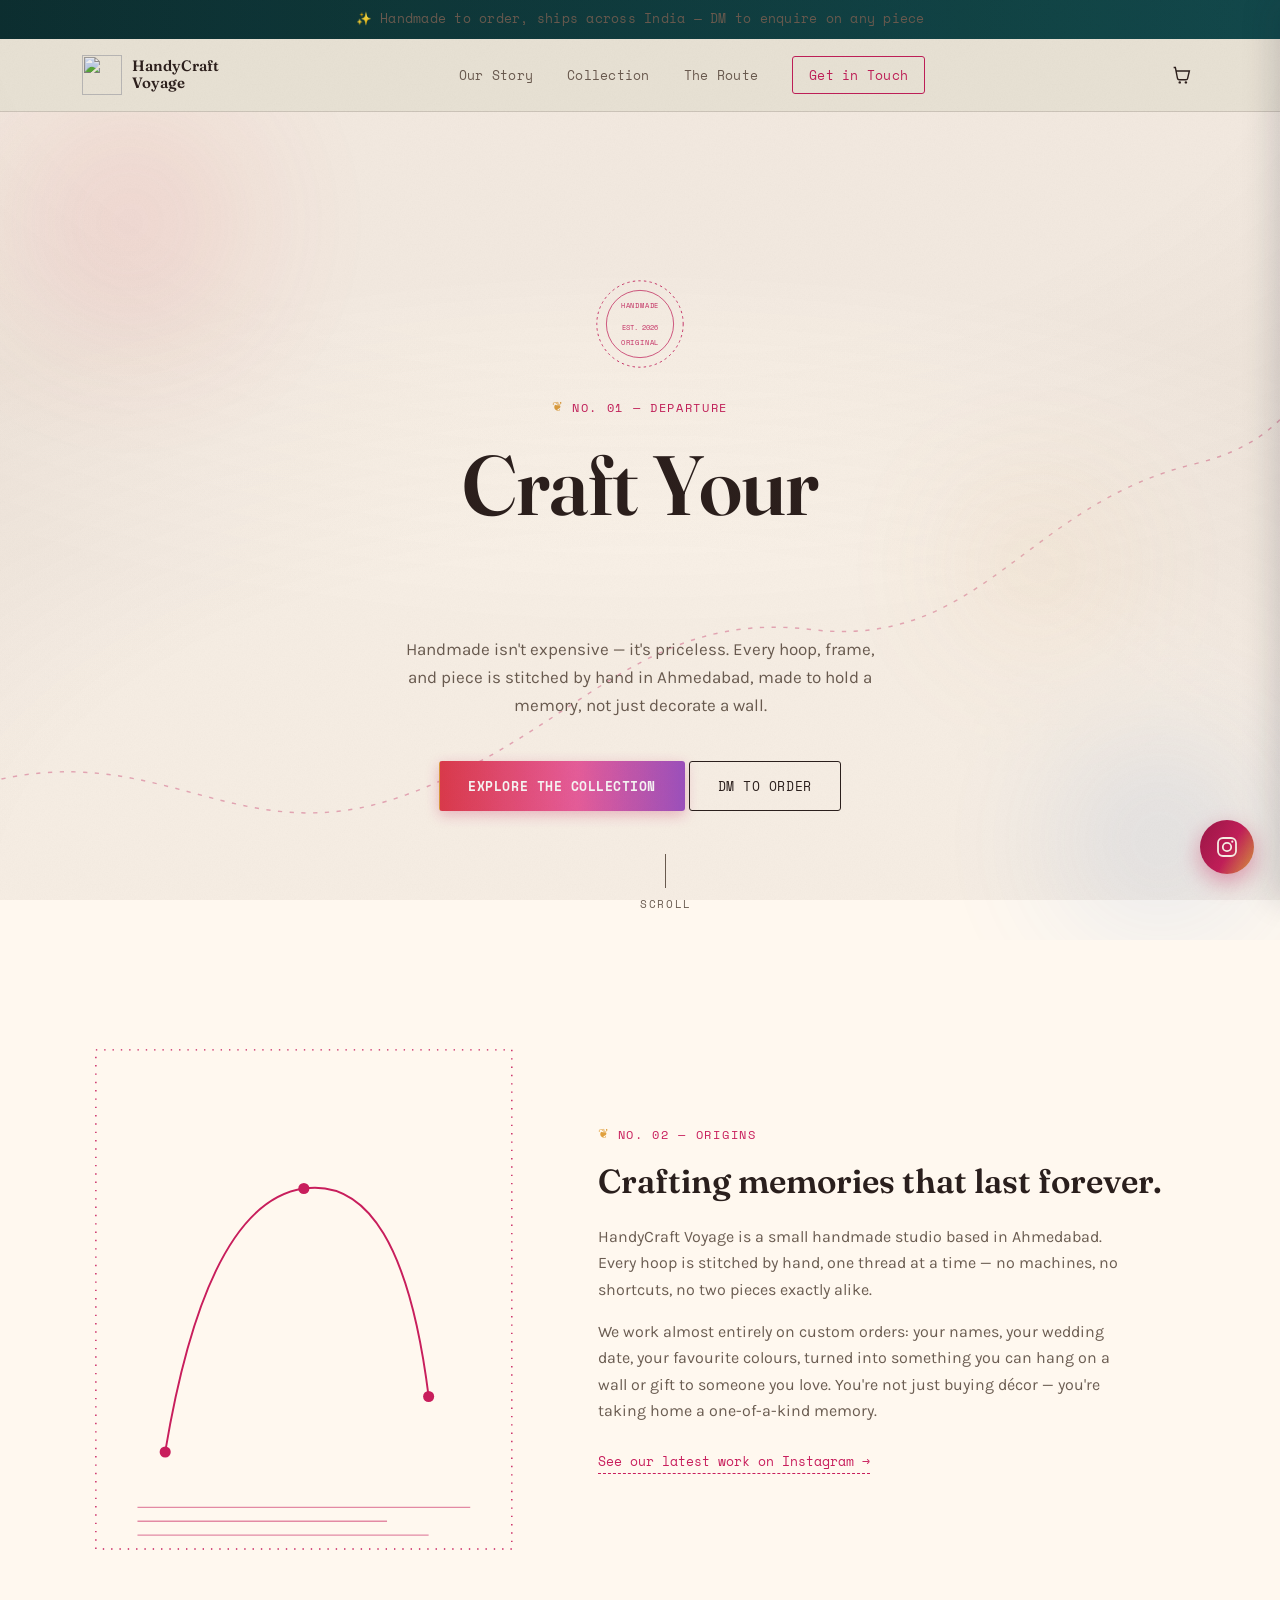
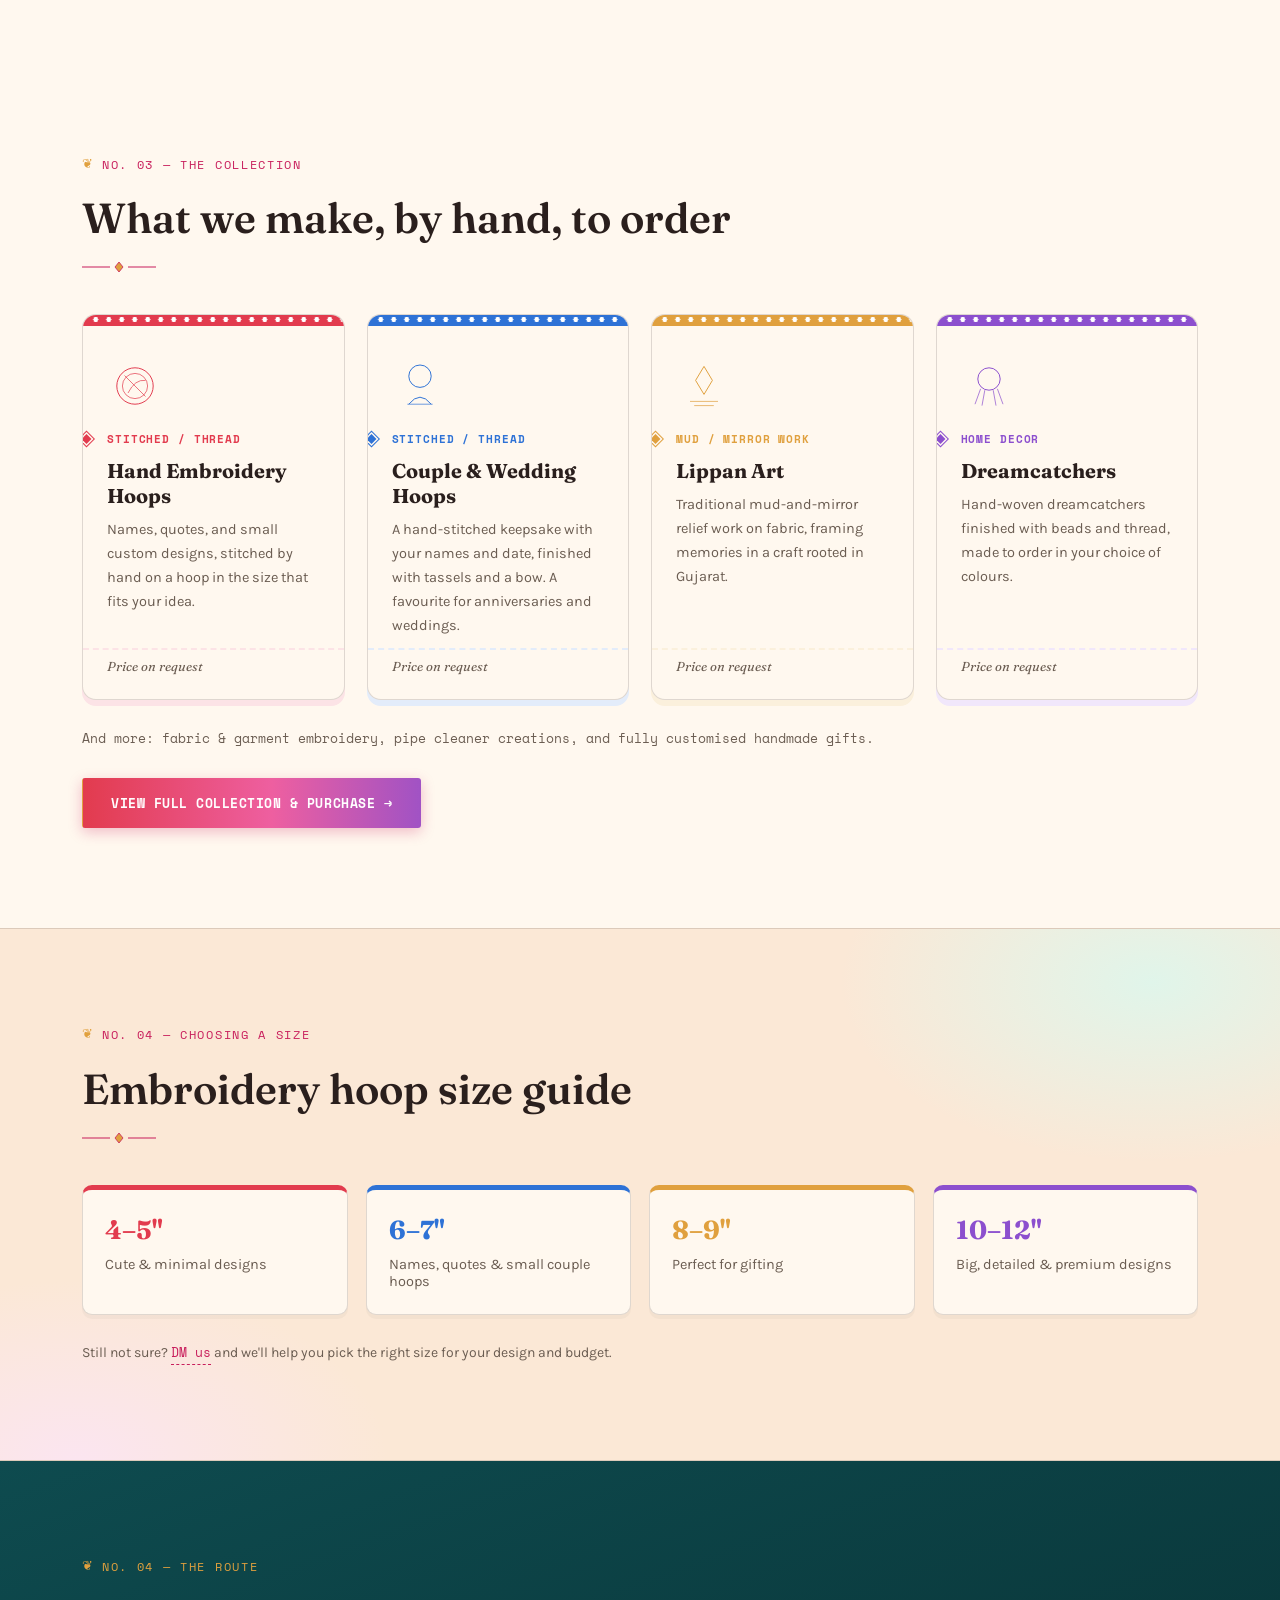
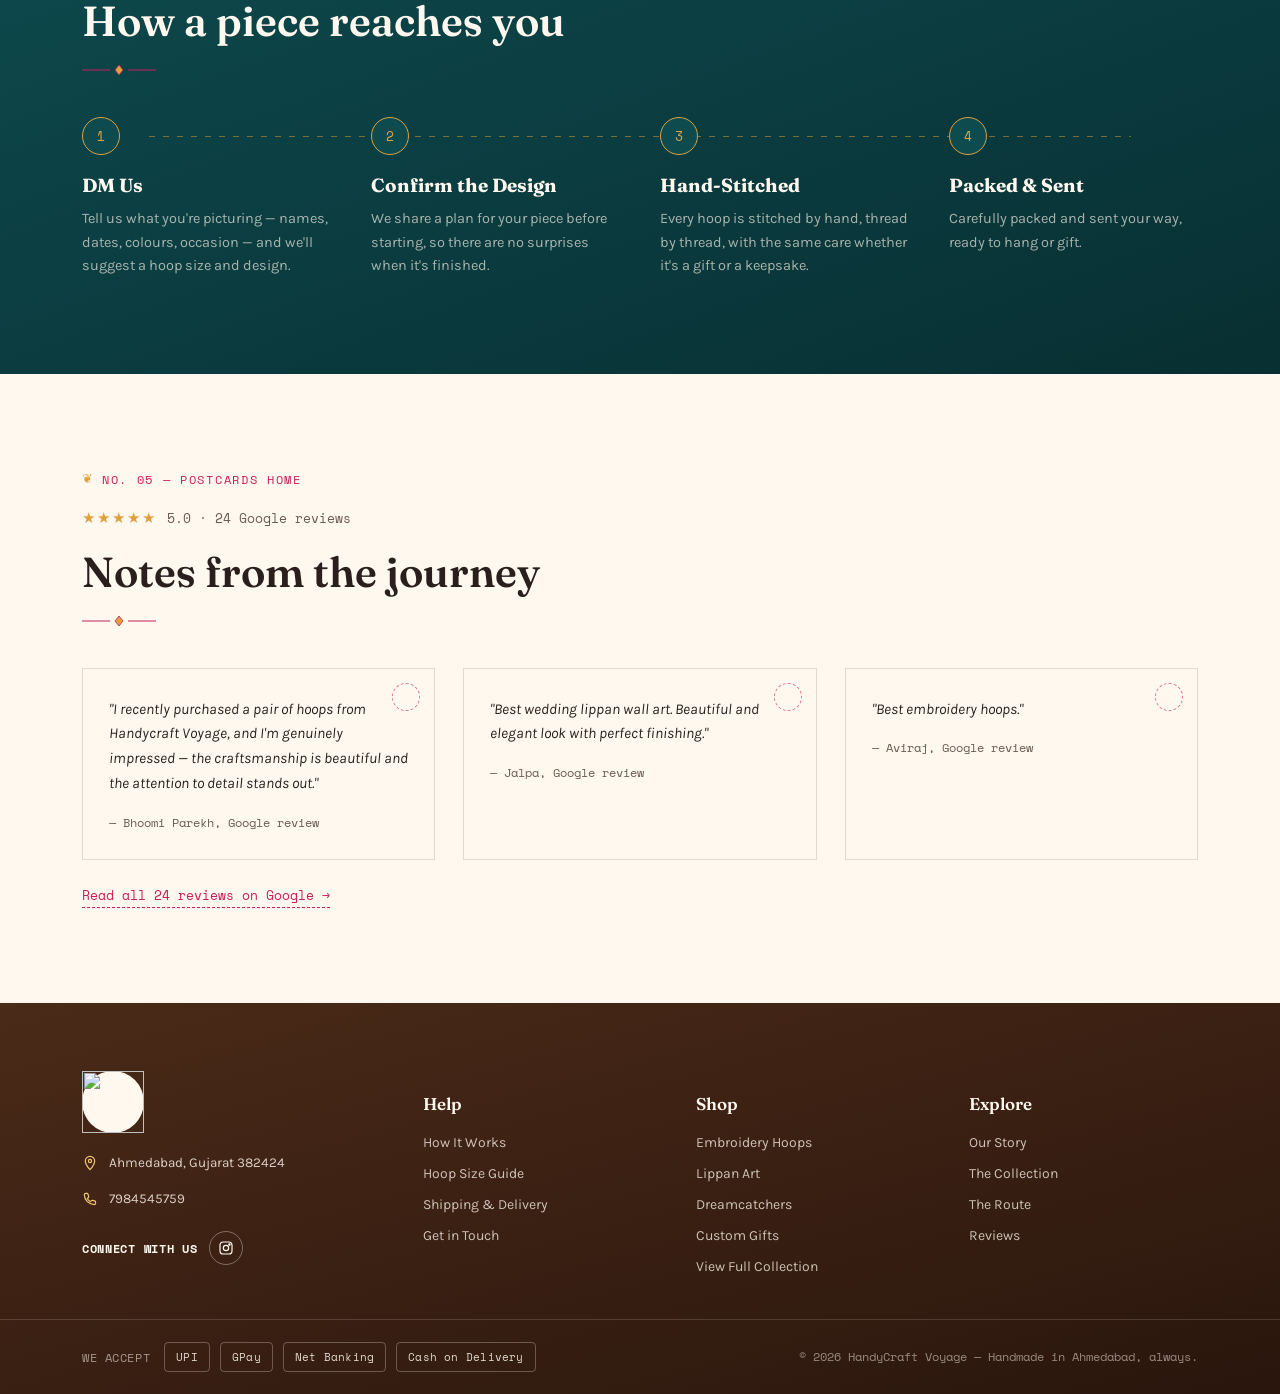
==== index.html @ 05f70bd5 "Initial commit" ====
<!DOCTYPE html>
<html lang="en">
<head>
<meta charset="UTF-8">
<meta name="viewport" content="width=device-width, initial-scale=1.0">
<title>HandyCraft Voyage — Craft Your Journey</title>
<meta name="description" content="Handmade crafts sourced from artisan hands around the world. Explore woven, carved, stitched, and shaped pieces at HandyCraft Voyage.">
<link rel="preconnect" href="https://fonts.googleapis.com">
<link rel="preconnect" href="https://fonts.gstatic.com" crossorigin>
<link href="https://fonts.googleapis.com/css2?family=Fraunces:opsz,wght@9..144,400;9..144,500;9..144,600;9..144,700&family=Karla:wght@400;500;600;700&family=Space+Mono:wght@400;700&display=swap" rel="stylesheet">
<link rel="stylesheet" href="style.css">
<link rel="icon" type="image/png" sizes="64x64" href="images/favicon-64.png">
<link rel="icon" type="image/png" sizes="32x32" href="images/favicon-32.png">
<link rel="apple-touch-icon" href="images/favicon-64.png">
</head>
<body>

<!-- ===== SCROLL PROGRESS ===== -->
<div class="scroll-progress" id="scrollProgress"></div>

<!-- ===== ANNOUNCEMENT BAR ===== -->
<div class="announce-bar">
  <p>✨ Handmade to order, ships across India — DM to enquire on any piece</p>
</div>

<!-- ===== NAV ===== -->
<header class="nav" id="nav">
  <div class="nav-inner">
    <a href="#top" class="nav-brand">
      <span class="brand-mark" aria-hidden="true">
        <img src="images/logo.png" alt="" width="40" height="40" loading="eager">
      </span>
      <span class="brand-text">HandyCraft<br>Voyage</span>
    </a>
    <nav class="nav-links">
      <a href="#story">Our Story</a>
      <a href="collection.html">Collection</a>
      <a href="#route">The Route</a>
      <a href="https://www.instagram.com/handycraft_voyage" target="_blank" rel="noopener" class="nav-cta">Get in Touch</a>
    </nav>
    <div class="nav-right">
      <button class="cart-toggle" id="cartToggle" aria-label="Open cart">
        <svg viewBox="0 0 24 24" width="21" height="21" fill="none" stroke="currentColor" stroke-width="1.6">
          <path d="M3 4h2l2.4 12.4a2 2 0 0 0 2 1.6h7.6a2 2 0 0 0 2-1.6L21 8H6"/>
          <circle cx="10" cy="21" r="1.4" fill="currentColor" stroke="none"/>
          <circle cx="17" cy="21" r="1.4" fill="currentColor" stroke="none"/>
        </svg>
        <span class="cart-count" id="cartCount">0</span>
      </button>
      <button class="nav-toggle" id="navToggle" aria-label="Toggle menu" aria-expanded="false">
        <span></span><span></span><span></span>
      </button>
    </div>
  </div>
</header>

<main id="top">

  <!-- ===== HERO ===== -->
  <section class="hero">
    <div class="hero-bg" aria-hidden="true">
      <span class="hero-blob hero-blob-1"></span>
      <span class="hero-blob hero-blob-2"></span>
      <span class="hero-blob hero-blob-3"></span>
      <svg class="hero-lines" viewBox="0 0 1200 800" preserveAspectRatio="none">
        <path class="route-path" d="M-20,650 C150,600 220,720 380,660 C540,600 600,480 760,500 C920,520 960,380 1120,340 C1220,315 1230,250 1260,180" />
      </svg>
    </div>

    <div class="hero-inner">
      <div class="stamp stamp-float" aria-hidden="true">
        <svg viewBox="0 0 120 120" width="96" height="96">
          <circle cx="60" cy="60" r="54" fill="none" stroke="currentColor" stroke-width="1.2" stroke-dasharray="3 4"/>
          <circle cx="60" cy="60" r="42" fill="none" stroke="currentColor" stroke-width="1"/>
          <text x="60" y="40" text-anchor="middle" class="stamp-text-curve">HANDMADE</text>
          <text x="60" y="68" text-anchor="middle" class="stamp-year">EST. 2026</text>
          <text x="60" y="86" text-anchor="middle" class="stamp-text-curve">ORIGINAL</text>
        </svg>
      </div>

      <p class="eyebrow reveal-word" style="--d:0">No. 01 — Departure</p>
      <h1 class="hero-title">
        <span class="reveal-word" style="--d:1">Craft</span>
        <span class="reveal-word" style="--d:2">Your</span><br>
        <em class="reveal-word" style="--d:3">Journey</em>
      </h1>
      <p class="hero-sub reveal-word" style="--d:4">Handmade isn't expensive — it's priceless. Every hoop, frame, and piece is stitched by hand in Ahmedabad, made to hold a memory, not just decorate a wall.</p>
      <div class="hero-actions reveal-word" style="--d:5">
        <a href="#collection" class="btn btn-primary">Explore the Collection</a>
        <a href="https://www.instagram.com/handycraft_voyage" target="_blank" rel="noopener" class="btn btn-ghost">DM to Order</a>
      </div>
    </div>
    <div class="hero-scroll" aria-hidden="true">
      <span></span> scroll
    </div>
  </section>

  <!-- ===== STORY ===== -->
  <section class="story" id="story">
    <div class="section-inner story-grid">
      <div class="story-visual" aria-hidden="true">
        <svg viewBox="0 0 320 380" width="100%">
          <rect x="10" y="10" width="300" height="360" fill="none" stroke="currentColor" stroke-width="1" stroke-dasharray="1 5"/>
          <path d="M60 300 Q 90 120 160 110 Q 230 100 250 260" fill="none" stroke="currentColor" stroke-width="1.4"/>
          <circle cx="60" cy="300" r="4" fill="currentColor"/>
          <circle cx="160" cy="110" r="4" fill="currentColor"/>
          <circle cx="250" cy="260" r="4" fill="currentColor"/>
          <path d="M40 340 h240 M40 350 h180 M40 360 h210" stroke="currentColor" stroke-width="1" opacity="0.5"/>
        </svg>
      </div>
      <div class="story-copy">
        <p class="eyebrow">No. 02 — Origins</p>
        <h2>Crafting memories that last forever.</h2>
        <p>HandyCraft Voyage is a small handmade studio based in Ahmedabad. Every hoop is stitched by hand, one thread at a time — no machines, no shortcuts, no two pieces exactly alike.</p>
        <p>We work almost entirely on custom orders: your names, your wedding date, your favourite colours, turned into something you can hang on a wall or gift to someone you love. You're not just buying décor — you're taking home a one-of-a-kind memory.</p>
        <a href="https://www.instagram.com/handycraft_voyage" target="_blank" rel="noopener" class="text-link">See our latest work on Instagram →</a>
      </div>
    </div>
  </section>

  <!-- ===== COLLECTION ===== -->
  <section class="collection" id="collection">
    <div class="section-inner">
      <p class="eyebrow">No. 03 — The Collection</p>
      <h2 class="section-title">What we make, by hand, to order</h2>

      <div class="craft-grid">

        <article class="craft-card">
          <div class="craft-icon" aria-hidden="true">
            <svg viewBox="0 0 80 80" width="56" height="56">
              <circle cx="40" cy="40" r="26" fill="none" stroke="currentColor" stroke-width="1.4"/>
              <circle cx="40" cy="40" r="18" fill="none" stroke="currentColor" stroke-width="1"/>
              <path d="M25 25 L55 55 M30 50 Q40 30 55 32" stroke="currentColor" stroke-width="1" fill="none"/>
            </svg>
          </div>
          <p class="craft-tag">Stitched / Thread</p>
          <h3>Hand Embroidery Hoops</h3>
          <p>Names, quotes, and small custom designs, stitched by hand on a hoop in the size that fits your idea.</p>
          <p class="craft-price">Price on request</p>
        </article>

        <article class="craft-card">
          <div class="craft-icon" aria-hidden="true">
            <svg viewBox="0 0 80 80" width="56" height="56">
              <circle cx="40" cy="26" r="16" fill="none" stroke="currentColor" stroke-width="1.4"/>
              <path d="M24 66 Q40 46 56 66" fill="none" stroke="currentColor" stroke-width="1.4"/>
              <path d="M22 66 h36" stroke="currentColor" stroke-width="1"/>
            </svg>
          </div>
          <p class="craft-tag">Stitched / Thread</p>
          <h3>Couple &amp; Wedding Hoops</h3>
          <p>A hand-stitched keepsake with your names and date, finished with tassels and a bow. A favourite for anniversaries and weddings.</p>
          <p class="craft-price">Price on request</p>
        </article>

        <article class="craft-card">
          <div class="craft-icon" aria-hidden="true">
            <svg viewBox="0 0 80 80" width="56" height="56">
              <path d="M40 12 L52 32 L40 52 L28 32 Z" fill="none" stroke="currentColor" stroke-width="1.4"/>
              <path d="M20 62 h40 M26 68 h28" stroke="currentColor" stroke-width="1"/>
            </svg>
          </div>
          <p class="craft-tag">Mud / Mirror Work</p>
          <h3>Lippan Art</h3>
          <p>Traditional mud-and-mirror relief work on fabric, framing memories in a craft rooted in Gujarat.</p>
          <p class="craft-price">Price on request</p>
        </article>

        <article class="craft-card">
          <div class="craft-icon" aria-hidden="true">
            <svg viewBox="0 0 80 80" width="56" height="56">
              <circle cx="40" cy="30" r="16" fill="none" stroke="currentColor" stroke-width="1.4"/>
              <path d="M28 44 L20 66 M34 46 L30 68 M46 46 L50 68 M52 44 L60 66" stroke="currentColor" stroke-width="1"/>
            </svg>
          </div>
          <p class="craft-tag">Home Decor</p>
          <h3>Dreamcatchers</h3>
          <p>Hand-woven dreamcatchers finished with beads and thread, made to order in your choice of colours.</p>
          <p class="craft-price">Price on request</p>
        </article>

      </div>

      <p class="craft-note">And more: fabric &amp; garment embroidery, pipe cleaner creations, and fully customised handmade gifts.</p>
      <a href="collection.html" class="btn btn-primary" style="margin-top:28px; display:inline-block;">View Full Collection &amp; Purchase →</a>
    </div>
  </section>

  <!-- ===== HOOP SIZE GUIDE ===== -->
  <section class="hoopguide">
    <div class="section-inner">
      <p class="eyebrow">No. 04 — Choosing a Size</p>
      <h2 class="section-title">Embroidery hoop size guide</h2>
      <div class="hoop-grid">
        <div class="hoop-item"><span>4–5"</span>Cute &amp; minimal designs</div>
        <div class="hoop-item"><span>6–7"</span>Names, quotes &amp; small couple hoops</div>
        <div class="hoop-item"><span>8–9"</span>Perfect for gifting</div>
        <div class="hoop-item"><span>10–12"</span>Big, detailed &amp; premium designs</div>
      </div>
      <p class="hoop-note">Still not sure? <a href="https://www.instagram.com/handycraft_voyage" target="_blank" rel="noopener" class="text-link">DM us</a> and we'll help you pick the right size for your design and budget.</p>
    </div>
  </section>

  <!-- ===== ROUTE / PROCESS ===== -->
  <section class="route" id="route">
    <div class="section-inner">
      <p class="eyebrow eyebrow-light">No. 04 — The Route</p>
      <h2 class="section-title section-title-light">How a piece reaches you</h2>

      <div class="route-steps">
        <div class="route-step">
          <span class="route-dot">1</span>
          <h3>DM Us</h3>
          <p>Tell us what you're picturing — names, dates, colours, occasion — and we'll suggest a hoop size and design.</p>
        </div>
        <div class="route-step">
          <span class="route-dot">2</span>
          <h3>Confirm the Design</h3>
          <p>We share a plan for your piece before starting, so there are no surprises when it's finished.</p>
        </div>
        <div class="route-step">
          <span class="route-dot">3</span>
          <h3>Hand-Stitched</h3>
          <p>Every hoop is stitched by hand, thread by thread, with the same care whether it's a gift or a keepsake.</p>
        </div>
        <div class="route-step">
          <span class="route-dot">4</span>
          <h3>Packed &amp; Sent</h3>
          <p>Carefully packed and sent your way, ready to hang or gift.</p>
        </div>
      </div>
    </div>
  </section>

  <!-- ===== TESTIMONIALS ===== -->
  <section class="postcards" id="reviews">
    <div class="section-inner">
      <p class="eyebrow">No. 05 — Postcards Home</p>
      <div class="rating-badge">
        <span class="rating-stars">★★★★★</span>
        <span class="rating-text">5.0 · 24 Google reviews</span>
      </div>
      <h2 class="section-title">Notes from the journey</h2>

      <div class="postcard-grid">
        <blockquote class="postcard">
          <p>"I recently purchased a pair of hoops from Handycraft Voyage, and I'm genuinely impressed — the craftsmanship is beautiful and the attention to detail stands out."</p>
          <cite>— Bhoomi Parekh, Google review</cite>
        </blockquote>
        <blockquote class="postcard">
          <p>"Best wedding lippan wall art. Beautiful and elegant look with perfect finishing."</p>
          <cite>— Jalpa, Google review</cite>
        </blockquote>
        <blockquote class="postcard">
          <p>"Best embroidery hoops."</p>
          <cite>— Aviraj, Google review</cite>
        </blockquote>
      </div>
      <p class="hoop-note" style="margin-top:24px;"><a href="https://share.google/1pCXtJ0AYOsGNOLu8" target="_blank" rel="noopener" class="text-link">Read all 24 reviews on Google →</a></p>
    </div>
  </section>


</main>

<!-- ===== FOOTER ===== -->
<footer class="footer-mega">
  <div class="footer-top">
    <div class="footer-brand-col">
      <span class="footer-logo-circle" aria-hidden="true">
        <img src="images/logo.png" alt="" width="62" height="62">
      </span>
      <div class="footer-info-row">
        <svg viewBox="0 0 24 24" width="16" height="16" fill="none" stroke="currentColor" stroke-width="1.8"><path d="M12 22s7-7.4 7-13a7 7 0 1 0-14 0c0 5.6 7 13 7 13Z"/><circle cx="12" cy="9" r="2.4"/></svg>
        <span>Ahmedabad, Gujarat 382424</span>
      </div>
      <div class="footer-info-row">
        <svg viewBox="0 0 24 24" width="16" height="16" fill="none" stroke="currentColor" stroke-width="1.8"><path d="M3.5 5.5c0-1 .8-1.8 1.8-1.8h2.1c.8 0 1.5.5 1.7 1.3l.9 3a1.8 1.8 0 0 1-.5 1.8L8 11.3a13 13 0 0 0 4.7 4.7l1.5-1.5a1.8 1.8 0 0 1 1.8-.5l3 .9c.8.2 1.3.9 1.3 1.7v2.1c0 1-.8 1.8-1.8 1.8C10.5 20.5 3.5 13.5 3.5 5.5Z"/></svg>
        <span>7984545759</span>
      </div>
      <div class="footer-connect">
        <span>Connect with us</span>
        <a href="https://www.instagram.com/handycraft_voyage" target="_blank" rel="noopener" class="footer-social-btn" aria-label="HandyCraft Voyage on Instagram">
          <svg viewBox="0 0 24 24" width="16" height="16" fill="none" stroke="currentColor" stroke-width="1.8"><rect x="3" y="3" width="18" height="18" rx="5"/><circle cx="12" cy="12" r="4"/><circle cx="17.2" cy="6.8" r="1"/></svg>
        </a>
      </div>
    </div>

    <div class="footer-col">
      <h4>Help</h4>
      <ul>
        <li><a href="index.html#route">How It Works</a></li>
        <li><a href="index.html#route">Hoop Size Guide</a></li>
        <li><a href="index.html#route">Shipping &amp; Delivery</a></li>
        <li><a href="https://www.instagram.com/handycraft_voyage" target="_blank" rel="noopener">Get in Touch</a></li>
      </ul>
    </div>

    <div class="footer-col">
      <h4>Shop</h4>
      <ul>
        <li><a href="collection.html">Embroidery Hoops</a></li>
        <li><a href="collection.html">Lippan Art</a></li>
        <li><a href="collection.html">Dreamcatchers</a></li>
        <li><a href="collection.html">Custom Gifts</a></li>
        <li><a href="collection.html">View Full Collection</a></li>
      </ul>
    </div>

    <div class="footer-col">
      <h4>Explore</h4>
      <ul>
        <li><a href="index.html#story">Our Story</a></li>
        <li><a href="index.html#collection">The Collection</a></li>
        <li><a href="index.html#route">The Route</a></li>
        <li><a href="index.html#reviews">Reviews</a></li>
      </ul>
    </div>
  </div>

  <div class="footer-bottom">
    <div class="footer-bottom-inner">
      <div class="payment-row">
        <span class="label">We accept</span>
        <span class="payment-badge">UPI</span>
        <span class="payment-badge">GPay</span>
        <span class="payment-badge">Net Banking</span>
        <span class="payment-badge">Cash on Delivery</span>
      </div>
      <p class="footer-tagline">&copy; 2026 HandyCraft Voyage &mdash; Handmade in Ahmedabad, always.</p>
    </div>
  </div>
</footer>

<!-- ===== FLOATING CONTACT BUTTON ===== -->
<a href="https://www.instagram.com/handycraft_voyage" target="_blank" rel="noopener" class="float-contact" aria-label="DM us on Instagram">
  <svg viewBox="0 0 24 24" width="24" height="24" fill="none" stroke="currentColor" stroke-width="1.8"><rect x="3" y="3" width="18" height="18" rx="5"/><circle cx="12" cy="12" r="4.2"/><circle cx="17.3" cy="6.7" r="1.1" fill="currentColor" stroke="none"/></svg>
</a>

<!-- ===== BACK TO TOP ===== -->
<button class="back-to-top" id="backToTop" aria-label="Back to top">
  <svg viewBox="0 0 24 24" width="18" height="18" fill="none" stroke="currentColor" stroke-width="2">
    <path d="M12 19V5 M5 12l7-7 7 7"/>
  </svg>
</button>

<!-- ===== CART DRAWER ===== -->
<div class="cart-overlay" id="cartOverlay"></div>
<aside class="cart-drawer" id="cartDrawer" aria-hidden="true">
  <div class="cart-drawer-head">
    <h3>Your Bag</h3>
    <button class="cart-close" id="cartClose" aria-label="Close cart">&times;</button>
  </div>
  <div class="cart-drawer-body" id="cartItems">
    <p class="cart-empty">Your bag is empty. Browse the <a href="collection.html">collection</a> to add pieces you like.</p>
  </div>
  <div class="cart-drawer-foot">
    <button class="btn btn-primary cart-checkout" id="cartCheckout">Checkout via Instagram DM</button>
    <p class="cart-foot-note">We'll confirm design, size &amp; price with you over DM before making anything.</p>
  </div>
</aside>

<script src="script.js"></script>
</body>
</html>
---- style.css ----
/* ============ TOKENS ============ */
:root{
  --indigo: #0E4B4F;
  --indigo-deep: #082F32;
  --linen: #FFF8EF;
  --linen-warm: #FBE8D6;
  --rust: #C81E5C;
  --rust-deep: #9E1548;
  --gold: #E0A03E;
  --gold-soft: #F0C475;
  --ink: #2A1F1D;
  --ink-soft: #6B5D52;
  --line: rgba(42,31,29,0.15);
  --line-light: rgba(255,248,239,0.28);

  --grad-thread: linear-gradient(120deg, var(--rust) 0%, var(--gold) 100%);
  --grad-thread-deep: linear-gradient(120deg, var(--rust-deep) 0%, var(--rust) 55%, var(--gold) 100%);

  --coffee: #4A2A18;
  --coffee-deep: #2A160D;

  --font-display: "Fraunces", serif;
  --font-body: "Karla", sans-serif;
  --font-mono: "Space Mono", monospace;

  --container: 1180px;

  /* ---- Embroidery thread palette ----
     Pulled straight from the hoops themselves: rose-red floss, hot-pink
     ribbon, cobalt evil-eye, leaf green, marigold thread, plum accents.
     Used to color-cycle product cards so the shop reads like a thread box,
     not a spec sheet. */
  --t-red:    #E23B4E;  --t-red-tint:    #FCE3E6;
  --t-pink:   #EE5FA0;  --t-pink-tint:   #FBE5F0;
  --t-blue:   #2E72D6;  --t-blue-tint:   #E3ECFA;
  --t-green:  #1F9E67;  --t-green-tint:  #E0F5EA;
  --t-gold:   #E0A03E;  --t-gold-tint:   #FBF0DC;
  --t-plum:   #8C4FCE;  --t-plum-tint:   #F1E7FB;

  --grad-rainbow: linear-gradient(90deg,
    var(--t-red) 0%, var(--t-pink) 20%, var(--t-plum) 40%,
    var(--t-blue) 60%, var(--t-green) 80%, var(--t-gold) 100%);
}

*{ box-sizing: border-box; }
html{ scroll-behavior: smooth; }
body{
  margin:0;
  font-family: var(--font-body);
  color: var(--ink);
  background: var(--linen);
  -webkit-font-smoothing: antialiased;
}
h1,h2,h3{ font-family: var(--font-display); margin:0; color: var(--ink); }
p{ margin:0; line-height:1.65; color: var(--ink-soft); }
a{ color: inherit; text-decoration: none; }
ul{ margin:0; padding:0; list-style:none; }
img,svg{ display:block; max-width:100%; }

@media (prefers-reduced-motion: reduce){
  *{ animation-duration:0.001ms !important; transition-duration:0.001ms !important; scroll-behavior:auto !important; }
}

:focus-visible{
  outline: 2px solid var(--rust);
  outline-offset: 3px;
}

.section-inner{
  max-width: var(--container);
  margin: 0 auto;
  padding: 96px 32px;
}

.eyebrow{
  font-family: var(--font-mono);
  font-size: 12px;
  letter-spacing: 0.14em;
  text-transform: uppercase;
  color: var(--rust);
  margin: 0 0 18px;
}
.eyebrow-light{ color: var(--gold); }

.section-title{
  font-size: clamp(28px, 3.4vw, 42px);
  font-weight: 600;
  margin-bottom: 40px;
  max-width: 720px;
}
.section-title-light{ color: var(--linen); }

.btn{
  display:inline-block;
  padding: 14px 28px;
  font-family: var(--font-mono);
  font-size: 13px;
  letter-spacing: 0.04em;
  text-transform: uppercase;
  border-radius: 3px;
  border: 1px solid transparent;
  cursor:pointer;
  transition: transform .22s cubic-bezier(.22,1,.36,1), box-shadow .22s ease, color .18s ease, border-color .18s ease;
}
.btn-primary{
  background: var(--grad-rainbow);
  background-size: 280% 100%;
  background-position: 0% 0%;
  color: #fff;
  font-weight: 700;
  box-shadow: 0 4px 14px rgba(200,30,92,0.28);
  transition: transform .22s cubic-bezier(.22,1,.36,1), box-shadow .22s ease, background-position .5s ease;
}
.btn-primary:hover{
  transform: translateY(-2px);
  background-position: 100% 0%;
  box-shadow: 0 10px 26px rgba(140,79,206,0.35);
}
.btn-primary.added{ background-position: 100% 0%; }

/* ---- Pearl-trim strip -----------------------------------------------
   Signature motif borrowed straight off the hoops: the little bead trim
   glued around every embroidery hoop's rim. Reused as a colorful top
   border on every product card, badge and section divider. */
.pearl-trim{
  height: 13px;
  background-color: var(--accent, var(--rust));
  background-image: radial-gradient(circle at 7px 6.5px, #fff 0 3px, transparent 3.3px);
  background-size: 16px 16px;
  background-repeat: repeat-x;
  background-position: center;
}

/* Full-width rainbow bead divider used between page sections */
.pearl-divider{
  display:flex; align-items:center; justify-content:center; gap: 26px;
  padding: 22px 0;
  background: var(--linen);
}
.pearl-divider-dot{
  width: 11px; height:11px; border-radius:50%;
  background: var(--accent);
  box-shadow: 0 2px 5px rgba(0,0,0,0.15);
}
.btn-ghost{
  border-color: var(--ink);
  color: var(--ink);
  background: transparent;
}
.btn-ghost:hover{
  transform: translateY(-2px);
  background: var(--indigo);
  border-color: var(--indigo);
  color: var(--linen);
  box-shadow: 0 10px 26px rgba(14,75,79,0.3);
}

.text-link{
  font-family: var(--font-mono);
  font-size: 13px;
  color: var(--rust);
  border-bottom: 1px dashed var(--rust);
  padding-bottom: 2px;
}

/* ============ SHOP PAGE ============ */
.shop-header{
  position: relative;
  padding-top: 40px;
  text-align:center;
  background:
    radial-gradient(ellipse 640px 320px at 50% -10%, var(--t-pink-tint) 0%, transparent 60%),
    var(--linen);
}
.shop-title{
  background: var(--grad-rainbow);
  -webkit-background-clip: text;
  background-clip: text;
  color: transparent;
}
.shop-header .eyebrow{ justify-content:center; display:flex; }
.shop-title{
  font-size: clamp(34px, 5vw, 54px);
  font-weight: 600;
  max-width: 700px;
  margin: 0 auto 18px;
}
.shop-sub{
  max-width: 560px;
  margin: 0 auto;
  font-size: 15.5px;
}
.shop-header .section-inner{ padding-bottom: 48px; }

/* ============ HOOP PHOTO GALLERY ============
   Product photography cards. Named .hoop-shop-* (not .hoop-item) so this
   never collides with the unrelated "Hoop Size Guide" grid on index.html,
   which legitimately owns the .hoop-item class already. */
.hoop-gallery-section{
  position: relative;
  overflow: hidden;
  background: var(--linen-warm);
  padding-top: 8px;
}
.hoop-gallery-section::before{
  content:"";
  position:absolute; inset:0;
  background:
    radial-gradient(ellipse 520px 300px at 92% 8%, var(--t-pink-tint) 0%, transparent 62%),
    radial-gradient(ellipse 520px 300px at 4% 96%, var(--t-green-tint) 0%, transparent 62%);
  pointer-events:none;
}
.hoop-gallery-section .section-inner{ position:relative; }
.hoop-gallery-section .section-title{ margin-bottom: 26px; }

.hoop-shop-grid{
  display:grid;
  grid-template-columns: repeat(4, 1fr);
  gap: 26px;
}
/* Six-color thread cycle, offset from the category grid's cycle so two
   grids on the same page never look like they're copy-pasted. */
.hoop-shop-card{ --accent: var(--t-blue); --accent-tint: var(--t-blue-tint); }
.hoop-shop-card:nth-of-type(6n+2){ --accent: var(--t-gold); --accent-tint: var(--t-gold-tint); }
.hoop-shop-card:nth-of-type(6n+3){ --accent: var(--t-pink); --accent-tint: var(--t-pink-tint); }
.hoop-shop-card:nth-of-type(6n+4){ --accent: var(--t-plum); --accent-tint: var(--t-plum-tint); }
.hoop-shop-card:nth-of-type(6n+5){ --accent: var(--t-red); --accent-tint: var(--t-red-tint); }
.hoop-shop-card:nth-of-type(6n+6){ --accent: var(--t-green); --accent-tint: var(--t-green-tint); }

.hoop-shop-card{
  display:flex; flex-direction:column;
  background: var(--linen);
  border: 1px solid var(--line);
  border-radius: 16px;
  overflow: hidden;
  box-shadow: 0 6px 0 var(--accent-tint);
  transition: transform .22s cubic-bezier(.22,1,.36,1), box-shadow .22s ease, border-color .22s ease;
}
.hoop-shop-card:hover{
  transform: translateY(-6px) rotate(-0.4deg);
  box-shadow: 0 22px 36px -14px color-mix(in srgb, var(--accent) 50%, transparent), 0 6px 0 var(--accent);
  border-color: var(--accent);
}
.hoop-photo{
  position: relative;
  aspect-ratio: 1 / 1;
  overflow: hidden;
}
.hoop-photo img{
  width:100%; height:100%;
  object-fit: cover;
  display:block;
  transition: transform .45s ease;
}
.hoop-shop-card:hover .hoop-photo img{ transform: scale(1.07); }
.hoop-photo .badge-tag{ position:absolute; top:13px; left:13px; }
.hoop-info{
  padding: 0 16px 18px;
  display:flex; flex-direction:column; gap:8px;
  flex-grow:1;
}
.hoop-info h3{ font-size: 16.5px; font-weight:700; line-height:1.3; margin-top:14px; }
.hoop-info .craft-tag{ color: var(--accent); font-weight:700; }
.hoop-info .shop-card-footer{ margin-top:auto; border-top-color: var(--accent-tint); }
.hoop-info .btn-add-cart{
  background: var(--accent);
  background-image: none;
  box-shadow: 0 4px 0 color-mix(in srgb, var(--accent) 65%, black);
}
.hoop-info .btn-add-cart:hover{ transform: translateY(-2px); box-shadow: 0 6px 0 color-mix(in srgb, var(--accent) 65%, black); }

@media (max-width: 1000px){
  .hoop-shop-grid{ grid-template-columns: repeat(3, 1fr); }
}
@media (max-width: 700px){
  .hoop-shop-grid{ grid-template-columns: repeat(2, 1fr); }
}
@media (max-width: 420px){
  .hoop-shop-grid{ grid-template-columns: 1fr; }
}

.shop-grid-section{
  background:
    radial-gradient(ellipse 620px 340px at 8% 0%, var(--t-blue-tint) 0%, transparent 60%),
    radial-gradient(ellipse 620px 340px at 96% 100%, var(--t-gold-tint) 0%, transparent 60%),
    var(--linen);
}
.shop-grid{
  display:grid;
  grid-template-columns: repeat(3, 1fr);
  gap: 28px;
}
/* Cycle a thread color across every 6th card so the grid reads like a
   spool rack rather than one repeated template. */
.shop-card{ --accent: var(--t-red); --accent-tint: var(--t-red-tint); }
.shop-card:nth-of-type(6n+2){ --accent: var(--t-blue); --accent-tint: var(--t-blue-tint); }
.shop-card:nth-of-type(6n+3){ --accent: var(--t-gold); --accent-tint: var(--t-gold-tint); }
.shop-card:nth-of-type(6n+4){ --accent: var(--t-green); --accent-tint: var(--t-green-tint); }
.shop-card:nth-of-type(6n+5){ --accent: var(--t-plum); --accent-tint: var(--t-plum-tint); }
.shop-card:nth-of-type(6n+6){ --accent: var(--t-pink); --accent-tint: var(--t-pink-tint); }

.shop-card{
  display:flex; flex-direction:column;
  background: var(--linen-warm);
  border: 1px solid var(--line);
  border-radius: 14px;
  overflow: hidden;
  box-shadow: 0 6px 0 var(--accent-tint);
  transition: transform .2s cubic-bezier(.22,1,.36,1), box-shadow .2s ease, border-color .2s ease;
}
.shop-card:hover{
  transform: translateY(-6px) rotate(-0.3deg);
  box-shadow: 0 20px 34px -12px color-mix(in srgb, var(--accent) 45%, transparent), 0 6px 0 var(--accent);
  border-color: var(--accent);
}
.shop-card-img{
  position: relative;
  color: var(--accent);
  background: var(--accent-tint);
  display:flex; align-items:center; justify-content:center;
  padding: 36px 0 20px;
}
.shop-card-img svg{ filter: drop-shadow(0 2px 0 rgba(0,0,0,0.04)); }
.shop-card-body{
  padding: 20px 22px 24px;
  display:flex; flex-direction:column; gap:8px;
  flex-grow:1;
}
.shop-card-body h3{ font-size: 19px; font-weight:700; }
.shop-card-body > p:not(.craft-tag){ font-size: 14px; flex-grow:1; }
.shop-card-footer{
  display:flex; align-items:center; justify-content:space-between;
  gap: 12px;
  margin-top: 14px;
  padding-top: 14px;
  border-top: 2px dashed var(--accent-tint);
  flex-wrap: wrap;
}
.shop-card .btn-add-cart{
  background: var(--accent);
  background-image: none;
  box-shadow: 0 4px 0 color-mix(in srgb, var(--accent) 65%, black);
}
.shop-card .btn-add-cart:hover{ transform: translateY(-2px); box-shadow: 0 6px 0 color-mix(in srgb, var(--accent) 65%, black); }
.btn-buy{ padding: 10px 18px; font-size: 12px; }
.shop-footnote{
  margin-top: 44px;
  font-family: var(--font-mono);
  font-size: 13px;
  color: var(--ink-soft);
  text-align:center;
}
.active-link{ color: var(--rust) !important; }

@media (max-width: 900px){
  .shop-grid{ grid-template-columns: 1fr 1fr; }
}
@media (max-width: 600px){
  .shop-grid{ grid-template-columns: 1fr; }
  .shop-card-footer{ flex-direction:column; align-items:flex-start; }
}

/* ============ SCROLL PROGRESS ============ */
.scroll-progress{
  position: fixed; top:0; left:0;
  height: 3px;
  width: 0%;
  background: linear-gradient(to right, var(--rust), var(--gold));
  z-index: 200;
  transition: width .1s linear;
}

/* ============ BACK TO TOP ============ */
.back-to-top{
  position: fixed;
  bottom: 26px; left: 26px;
  width: 44px; height:44px;
  border-radius: 50%;
  background: var(--ink);
  color: var(--linen);
  border: none;
  display:flex; align-items:center; justify-content:center;
  cursor:pointer;
  opacity:0; pointer-events:none;
  transform: translateY(12px);
  transition: opacity .3s ease, transform .3s ease, background .2s ease;
  z-index: 80;
}
.back-to-top.visible{ opacity:1; pointer-events:auto; transform: translateY(0); }
.back-to-top:hover{ background: var(--rust); }

/* ============ NAV SCROLLED STATE ============ */
.nav{ transition: box-shadow .25s ease, padding .25s ease; }
.nav.scrolled{ box-shadow: 0 4px 20px rgba(42,36,29,0.08); }

/* ============ NAV LINK UNDERLINE ============ */
.nav-links a:not(.nav-cta){ position:relative; }
.nav-links a:not(.nav-cta)::after{
  content:"";
  position:absolute; left:0; bottom:-4px;
  width:0; height:1px;
  background: var(--rust);
  transition: width .25s ease;
}
.nav-links a:not(.nav-cta):hover::after{ width:100%; }

/* ============ HERO ENTRANCE ANIMATION ============ */
@keyframes revealUp{
  from{ opacity:0; transform: translateY(22px); }
  to{ opacity:1; transform: translateY(0); }
}
.reveal-word{
  display: inline-block;
  opacity:0;
  animation: revealUp .7s cubic-bezier(.22,1,.36,1) forwards;
  animation-delay: calc(var(--d, 0) * 0.12s + 0.15s);
}
p.reveal-word, div.reveal-word{ display:block; }

@keyframes floatY{
  0%,100%{ transform: translateY(0); }
  50%{ transform: translateY(-8px); }
}
.stamp-float{ animation: floatY 4.5s ease-in-out infinite; }

/* ============ HOVER MICRO-INTERACTIONS ============ */
.btn{ position: relative; overflow: hidden; transition: transform .22s cubic-bezier(.22,1,.36,1), box-shadow .22s ease, background-position .5s ease, color .18s ease, border-color .18s ease; }
.btn-primary:active, .btn-ghost:active{ transform: scale(0.97); }

.btn-primary::after{
  content:"";
  position:absolute; top:0; left:-60%;
  width:40%; height:100%;
  background: linear-gradient(115deg, transparent, rgba(255,255,255,0.5), transparent);
  transform: skewX(-20deg);
  transition: left .55s ease;
}
.btn-primary:hover::after{ left:130%; }

/* ============ ANIMATED THREAD DIVIDER ============ */
@keyframes threadMarch{ to{ background-position: 28px 0; } }
.route-steps::before{
  animation: threadMarch 1.6s linear infinite;
}
@media (prefers-reduced-motion: reduce){
  .route-steps::before{ animation:none !important; }
}

.craft-icon{ transition: transform .3s ease; }
.craft-card:hover .craft-icon{ transform: scale(1.12) rotate(-4deg); }

.shop-card-img svg{ transition: transform .35s ease; }
.shop-card:hover .shop-card-img svg{ transform: scale(1.1) rotate(3deg); }

.postcard{ transition: transform .25s ease, box-shadow .25s ease; }
.postcard:hover{ transform: translateY(-4px); box-shadow: 0 14px 28px rgba(224,160,62,0.18); border-color: rgba(224,160,62,0.35); }

.route-dot{ transition: transform .3s ease, background .3s ease; }
.route-step:hover .route-dot{
  transform: scale(1.14);
  background: var(--grad-thread);
  border-color: transparent;
  color: var(--linen);
  box-shadow: 0 0 0 6px rgba(224,160,62,0.14);
}

.hoop-item{ transition: transform .25s ease, background .25s ease; }
.hoop-item:hover{ transform: translateY(-3px); background: var(--linen-warm); }

.text-link{ transition: letter-spacing .2s ease; }
.text-link:hover{ letter-spacing: 0.03em; }

/* Cart icon bounce when an item is added */
@keyframes cartBounce{
  0%,100%{ transform: scale(1); }
  30%{ transform: scale(1.28); }
  55%{ transform: scale(0.94); }
}
.cart-toggle.bump{ animation: cartBounce .45s ease; }

/* Add-to-cart / buy button success pulse */
@keyframes pulseOnce{
  0%{ box-shadow: 0 0 0 0 rgba(166,61,43,0.4); }
  100%{ box-shadow: 0 0 0 10px rgba(166,61,43,0); }
}
.btn-add-cart.added{ animation: pulseOnce .6s ease; }

/* ============ SCROLL REVEAL (JS-driven) ============ */
.reveal-on-scroll{
  opacity:0;
  transform: translateY(24px);
  transition: opacity .6s cubic-bezier(.22,1,.36,1), transform .6s cubic-bezier(.22,1,.36,1);
  transition-delay: var(--stagger, 0s);
}
.reveal-on-scroll.in-view{ opacity:1; transform: translateY(0); }

@media (prefers-reduced-motion: reduce){
  .reveal-word{ animation:none !important; opacity:1 !important; }
  .stamp-float{ animation:none !important; }
}

/* ============ ANNOUNCEMENT BAR ============ */
.announce-bar{
  background: linear-gradient(90deg, var(--indigo-deep) 0%, var(--indigo) 100%);
  color: var(--linen);
  text-align:center;
  padding: 9px 16px;
  font-family: var(--font-mono);
  font-size: 12.5px;
  letter-spacing: 0.02em;
}

/* ============ NAV RIGHT / CART ============ */
.nav-right{ display:flex; align-items:center; gap:14px; }
.cart-toggle{
  position:relative;
  background:none; border:none; cursor:pointer;
  color: var(--ink);
  padding: 6px;
  display:flex; align-items:center; justify-content:center;
}
.cart-toggle:hover{ color: var(--rust); }
.cart-count{
  position:absolute; top:-2px; right:-4px;
  background: var(--rust);
  color: var(--linen);
  font-family: var(--font-mono);
  font-size: 10px;
  min-width: 16px; height:16px;
  border-radius: 50%;
  display:flex; align-items:center; justify-content:center;
  padding: 0 2px;
}

/* ============ CART DRAWER ============ */
.cart-overlay{
  position: fixed; inset:0;
  background: rgba(22,30,51,0.45);
  opacity:0; pointer-events:none;
  transition: opacity .25s ease;
  z-index: 90;
}
.cart-overlay.open{ opacity:1; pointer-events:auto; }

.cart-drawer{
  position: fixed; top:0; right:0; bottom:0;
  width: min(380px, 92vw);
  background: var(--linen);
  z-index: 95;
  display:flex; flex-direction:column;
  transform: translateX(100%);
  transition: transform .3s ease;
  box-shadow: -8px 0 30px rgba(22,30,51,0.15);
}
.cart-drawer.open{ transform: translateX(0); }

.cart-drawer-head{
  display:flex; align-items:center; justify-content:space-between;
  padding: 22px 22px 16px;
  border-bottom: 1px solid var(--line);
}
.cart-drawer-head h3{ font-size:19px; font-weight:600; }
.cart-close{
  background:none; border:none; cursor:pointer;
  font-size: 26px; line-height:1;
  color: var(--ink-soft);
}
.cart-close:hover{ color: var(--rust); }

.cart-drawer-body{
  flex-grow:1;
  overflow-y:auto;
  padding: 18px 22px;
}
.cart-empty{ font-size: 14px; color: var(--ink-soft); }
.cart-empty a{ color: var(--rust); border-bottom: 1px dashed var(--rust); }

.cart-item{
  display:flex; align-items:flex-start; justify-content:space-between;
  gap: 10px;
  padding: 14px 0;
  border-bottom: 1px solid var(--line);
}
.cart-item-name{ font-size: 14.5px; font-weight:600; color: var(--ink); }
.cart-item-qty{ font-family: var(--font-mono); font-size: 12px; color: var(--ink-soft); margin-top:4px; }
.cart-item-remove{
  background:none; border:none; cursor:pointer;
  font-size: 20px; color: var(--ink-soft); line-height:1;
  padding: 2px 4px;
}
.cart-item-remove:hover{ color: var(--rust); }

.cart-drawer-foot{
  padding: 18px 22px 24px;
  border-top: 1px solid var(--line);
}
.cart-checkout{ width:100%; text-align:center; border:none; }
.cart-foot-note{
  font-size: 12px;
  color: var(--ink-soft);
  margin-top: 10px;
  text-align:center;
}

/* ============ PRODUCT BADGE ============ */
.badge-tag{
  position: absolute;
  top: 14px; left: 14px;
  background: var(--accent, var(--rust));
  color: #fff;
  font-family: var(--font-mono);
  font-weight: 700;
  font-size: 10px;
  letter-spacing: 0.05em;
  text-transform: uppercase;
  padding: 5px 10px;
  border-radius: 999px;
  box-shadow: 0 3px 8px rgba(0,0,0,0.18);
}
.shop-card-img{ position: relative; }

/* ============ NAV ============ */
.nav{
  position: sticky; top:0; z-index: 50;
  background: rgba(243,238,225,0.92);
  backdrop-filter: blur(6px);
  border-bottom: 1px solid var(--line);
}
.nav-inner{
  max-width: var(--container);
  margin: 0 auto;
  padding: 16px 32px;
  display:flex; align-items:center; justify-content:space-between;
}
.nav-brand{ display:flex; align-items:center; gap:10px; color: var(--ink); }
.brand-mark{ color: var(--rust); flex-shrink:0; }
.brand-text{
  font-family: var(--font-display);
  font-weight:600;
  font-size: 15px;
  line-height:1.1;
}
.brand-text.small{ font-size:16px; }

.nav-links{ display:flex; align-items:center; gap:34px; }
.nav-links a{
  font-family: var(--font-mono);
  font-size: 13px;
  letter-spacing:0.02em;
  color: var(--ink-soft);
}
.nav-links a:hover{ color: var(--rust); }
.nav-cta{
  border: 1px solid var(--rust);
  padding: 8px 16px;
  border-radius: 3px;
  color: var(--rust) !important;
  transition: background .25s ease, color .25s ease, box-shadow .25s ease, transform .2s ease;
}
.nav-cta:hover{
  background: var(--grad-thread);
  border-color: transparent;
  color: var(--linen) !important;
  box-shadow: 0 6px 16px rgba(200,30,92,0.3);
  transform: translateY(-1px);
}

.nav-toggle{ display:none; flex-direction:column; gap:5px; background:none; border:none; cursor:pointer; padding:6px; }
.nav-toggle span{ width:22px; height:1.5px; background: var(--ink); display:block; }

/* ============ HERO ============ */
.hero{
  position: relative;
  min-height: 92vh;
  display:flex; flex-direction:column; align-items:center; justify-content:center;
  text-align:center;
  padding: 100px 24px 60px;
  overflow:hidden;
  background: var(--linen);
}
.hero-bg{ position:absolute; inset:0; opacity:0.35; pointer-events:none; }
.hero-lines{ width:100%; height:100%; }

.hero-blob{
  position:absolute; border-radius:50%;
  filter: blur(60px);
  pointer-events:none;
  opacity:0.4;
  z-index:0;
}
.hero-blob-1{
  width: 380px; height: 380px;
  top: -80px; left: -60px;
  background: radial-gradient(circle, var(--t-red) 0%, transparent 70%);
  animation: blobFloat1 13s ease-in-out infinite;
}
.hero-blob-2{
  width: 320px; height: 320px;
  bottom: -60px; right: -40px;
  background: radial-gradient(circle, var(--t-blue) 0%, transparent 70%);
  animation: blobFloat2 16s ease-in-out infinite;
}
.hero-blob-3{
  width: 280px; height: 280px;
  top: 38%; right: 8%;
  background: radial-gradient(circle, var(--t-gold) 0%, transparent 70%);
  opacity: 0.3;
  animation: blobFloat3 19s ease-in-out infinite;
}
@keyframes blobFloat1{
  0%,100%{ transform: translate(0,0) scale(1); }
  50%{ transform: translate(40px,30px) scale(1.12); }
}
@keyframes blobFloat2{
  0%,100%{ transform: translate(0,0) scale(1); }
  50%{ transform: translate(-30px,-25px) scale(1.08); }
}
@keyframes blobFloat3{
  0%,100%{ transform: translate(0,0) scale(1); }
  50%{ transform: translate(-20px,20px) scale(1.15); }
}
@media (prefers-reduced-motion: reduce){
  .hero-blob{ animation:none !important; }
}
.route-path{
  fill:none; stroke: var(--rust); stroke-width: 1.4; stroke-dasharray: 4 7;
  stroke-dashoffset: 1400;
  animation: draw 3.2s ease forwards 0.3s;
}
@keyframes draw{ to{ stroke-dashoffset: 0; } }

.hero-inner{ position:relative; max-width: 680px; display:flex; flex-direction:column; align-items:center; gap: 8px; }
.stamp{ color: var(--rust); margin-bottom: 18px; opacity:0.9; }
.stamp-text-curve{ font-family: var(--font-mono); font-size:8.5px; letter-spacing:0.12em; fill: currentColor; }
.stamp-year{ font-family: var(--font-mono); font-size:9px; fill: currentColor; }

.hero-title{
  font-size: clamp(46px, 8vw, 84px);
  font-weight: 600;
  line-height: 0.98;
  letter-spacing: -0.01em;
}
.hero-title em{
  font-style: italic;
  font-weight:500;
  background: var(--grad-rainbow);
  background-size: 220% auto;
  background-position: 0% 50%;
  -webkit-background-clip: text;
  background-clip: text;
  color: transparent;
  animation: shimmerText 5s ease-in-out infinite;
}
@keyframes shimmerText{
  0%,100%{ background-position: 0% 50%; }
  50%{ background-position: 100% 50%; }
}
@media (prefers-reduced-motion: reduce){
  .hero-title em{ animation:none !important; }
}

.hero-sub{
  max-width: 480px;
  font-size: 17px;
  margin-top: 18px;
}
.hero-actions{ display:flex; gap:16px; margin-top: 34px; flex-wrap:wrap; justify-content:center; }

.hero-scroll{
  position:absolute; bottom: 28px; left:50%; transform:translateX(-50%);
  font-family: var(--font-mono); font-size:11px; letter-spacing:0.15em; text-transform:uppercase;
  color: var(--ink-soft);
  display:flex; flex-direction:column; align-items:center; gap:8px;
}
.hero-scroll span{
  width:1px; height:34px; background: var(--ink-soft);
  animation: scrollpulse 1.8s ease-in-out infinite;
}
@keyframes scrollpulse{ 0%,100%{ opacity:0.25; } 50%{ opacity:0.9; } }

/* ============ STORY ============ */
.story-grid{
  display:grid;
  grid-template-columns: 0.85fr 1.15fr;
  gap: 72px;
  align-items:center;
}
.story-visual{ color: var(--rust); }
.story-copy h2{ font-size: clamp(24px,2.6vw,34px); font-weight:600; margin-bottom:22px; line-height:1.25; }
.story-copy p{ margin-bottom: 16px; max-width: 520px; }
.story-copy .text-link{ display:inline-block; margin-top: 10px; }

/* ============ COLLECTION (homepage preview) ============ */
.craft-grid{
  display:grid;
  grid-template-columns: repeat(4, 1fr);
  gap: 22px;
}
.craft-card{ --accent: var(--t-red); --accent-tint: var(--t-red-tint); }
.craft-card:nth-of-type(4n+2){ --accent: var(--t-blue); --accent-tint: var(--t-blue-tint); }
.craft-card:nth-of-type(4n+3){ --accent: var(--t-gold); --accent-tint: var(--t-gold-tint); }
.craft-card:nth-of-type(4n+4){ --accent: var(--t-plum); --accent-tint: var(--t-plum-tint); }

.craft-card{
  background: var(--linen);
  border: 1px solid var(--line);
  border-radius: 14px;
  overflow: hidden;
  padding: 0;
  display:flex; flex-direction:column; gap:10px;
  box-shadow: 0 6px 0 var(--accent-tint);
  transition: background .3s ease, transform .22s cubic-bezier(.22,1,.36,1), box-shadow .22s ease, border-color .22s ease;
  position: relative;
  z-index: 0;
}
.craft-card::before{
  content:"";
  display:block;
  height: 11px;
  background-color: var(--accent);
  background-image: radial-gradient(circle at 6px 5.5px, #fff 0 2.4px, transparent 2.7px);
  background-size: 13px 13px;
  background-repeat: repeat-x;
  background-position: center;
}
.craft-card > *:not(.craft-icon):not(:first-child){ padding-left: 24px; padding-right: 24px; }
.craft-card .craft-icon{ padding: 22px 24px 4px; }
.craft-card > p.craft-price{ padding-bottom: 22px; margin-top: auto; }
.craft-card:hover{
  transform: translateY(-6px) rotate(-0.3deg);
  box-shadow: 0 20px 34px -14px color-mix(in srgb, var(--accent) 45%, transparent), 0 6px 0 var(--accent);
  border-color: var(--accent);
  background: var(--linen);
}
.craft-icon{ color: var(--accent); margin-bottom: 2px; }
.craft-tag{
  font-family: var(--font-mono);
  font-size: 11px; letter-spacing:0.08em; text-transform:uppercase;
  color: var(--accent);
  font-weight: 700;
}
.craft-card h3{ font-size: 20px; font-weight:700; }
.craft-card p:not(.craft-tag):not(.craft-price){ font-size: 14.5px; flex-grow:1; }
.craft-price{
  font-family: var(--font-mono);
  font-size: 13px;
  color: var(--ink);
  padding-top: 6px;
  border-top: 2px dashed var(--accent-tint);
}

.craft-note{
  margin-top: 28px;
  font-family: var(--font-mono);
  font-size: 13px;
  color: var(--ink-soft);
}
.craft-note .text-link{ margin-left: 4px; }

@media (max-width: 900px){ .craft-grid{ grid-template-columns: 1fr 1fr; } }
@media (max-width: 560px){ .craft-grid{ grid-template-columns: 1fr; } }

/* ============ HOOP GUIDE ============ */
.hoopguide{
  position: relative;
  overflow: hidden;
  background: var(--linen-warm);
  border-top: 1px solid var(--line); border-bottom: 1px solid var(--line);
}
.hoopguide::before{
  content:"";
  position:absolute; inset:0;
  background:
    radial-gradient(ellipse 520px 300px at 90% 10%, var(--t-green-tint) 0%, transparent 60%),
    radial-gradient(ellipse 520px 300px at 6% 100%, var(--t-pink-tint) 0%, transparent 60%);
  pointer-events:none;
}
.hoopguide .section-inner{ position:relative; }
.hoop-grid{
  display:grid;
  grid-template-columns: repeat(4, 1fr);
  gap: 18px;
  margin-bottom: 26px;
}
.hoop-item{ --accent: var(--t-red); }
.hoop-item:nth-of-type(4n+2){ --accent: var(--t-blue); }
.hoop-item:nth-of-type(4n+3){ --accent: var(--t-gold); }
.hoop-item:nth-of-type(4n+4){ --accent: var(--t-plum); }
.hoop-item{
  background: var(--linen);
  border: 1px solid var(--line);
  border-top: 5px solid var(--accent);
  border-radius: 10px;
  padding: 24px 22px;
  font-size: 14.5px;
  color: var(--ink-soft);
  display:flex; flex-direction:column; gap:10px;
  box-shadow: 0 4px 0 rgba(0,0,0,0.03);
  transition: transform .2s ease, box-shadow .2s ease;
}
.hoop-item:hover{ transform: translateY(-4px); box-shadow: 0 12px 22px -10px color-mix(in srgb, var(--accent) 40%, transparent); }
.hoop-item span{
  font-family: var(--font-display);
  font-size: 26px;
  font-weight: 700;
  color: var(--accent);
}
.hoop-note{ font-size: 14px; }

/* ============ ROUTE ============ */
.route{ background: linear-gradient(160deg, var(--indigo) 0%, var(--indigo-deep) 100%); }
.route-steps{
  display:grid;
  grid-template-columns: repeat(4,1fr);
  gap: 40px;
  position:relative;
}
.route-steps::before{
  content:"";
  position:absolute; top:19px; left:6%; right:6%; height:1px;
  background-image: linear-gradient(to right, var(--gold) 0, var(--gold) 6px, transparent 6px, transparent 14px);
  background-size: 14px 1px;
  opacity: 0.5;
}
.route-step{ position:relative; }
.route-dot{
  display:flex; align-items:center; justify-content:center;
  width: 38px; height:38px;
  border-radius:50%;
  border: 1px solid var(--gold);
  color: var(--gold);
  font-family: var(--font-mono);
  font-size: 13px;
  background: var(--indigo);
  margin-bottom: 18px;
  position:relative; z-index:1;
}
.route-step h3{ color: var(--linen); font-size: 19px; margin-bottom:10px; }
.route-step p{ color: rgba(243,238,225,0.68); font-size: 14.5px; }

/* ============ POSTCARDS ============ */
.postcard-grid{
  display:grid;
  grid-template-columns: repeat(3,1fr);
  gap: 28px;
}
.postcard{
  margin:0;
  background: var(--linen);
  border: 1px solid var(--line);
  padding: 28px 26px;
  position:relative;
}
.postcard::before{
  content:"";
  position:absolute; top:14px; right:14px;
  width:26px; height:26px;
  border: 1px dashed var(--rust);
  border-radius:50%;
  opacity:0.6;
}
.postcard p{ font-style:italic; color: var(--ink); font-size:15px; margin-bottom:16px; }
.postcard cite{
  font-family: var(--font-mono);
  font-style:normal;
  font-size:12px;
  color: var(--ink-soft);
}

.rating-badge{
  display:inline-flex; align-items:center; gap:10px;
  margin-bottom: 18px;
}
.rating-stars{ color: var(--gold); font-size: 15px; letter-spacing: 2px; }
.rating-text{
  font-family: var(--font-mono);
  font-size: 12.5px;
  color: var(--ink-soft);
}

/* ============ CONTACT ============ */
.contact-grid{
  display:grid;
  grid-template-columns: 0.9fr 1.1fr;
  gap: 72px;
}
.contact-copy{ margin: 8px 0 24px; max-width:420px; }
.contact-ig-btn{ margin-bottom: 32px; border: none; }
.contact-list li{
  font-family: var(--font-mono);
  font-size: 13.5px;
  color: var(--ink);
  padding: 12px 0;
  border-top: 1px solid var(--line);
  display:flex; gap:14px;
}
.contact-list li:last-child{ border-bottom: 1px solid var(--line); }
.contact-list span{ color: var(--rust); min-width: 64px; display:inline-block; }

.contact-form{ display:flex; flex-direction:column; gap:18px; }
.contact-form label{
  display:flex; flex-direction:column; gap:8px;
  font-family: var(--font-mono);
  font-size: 12px;
  text-transform:uppercase;
  letter-spacing:0.06em;
  color: var(--ink-soft);
}
.contact-form input,
.contact-form textarea{
  font-family: var(--font-body);
  font-size: 15px;
  padding: 12px 14px;
  border: 1px solid var(--line);
  background: var(--linen-warm);
  color: var(--ink);
  border-radius: 2px;
  resize: vertical;
}
.contact-form input:focus,
.contact-form textarea:focus{ outline: 2px solid var(--rust); outline-offset:1px; }
.contact-form .btn{ align-self:flex-start; border:none; }
.form-note{ font-family: var(--font-mono); font-size:12.5px; color: var(--rust); min-height:16px; }

/* ============ FOOTER (MEGA) ============ */
.footer-mega{
  background: linear-gradient(165deg, var(--coffee) 0%, var(--coffee-deep) 100%);
  color: var(--linen);
}
.footer-top{
  max-width: var(--container);
  margin: 0 auto;
  padding: 68px 32px 44px;
  display: grid;
  grid-template-columns: 1.3fr 1fr 1fr 1fr;
  gap: 44px;
}
.footer-brand-col{ display:flex; flex-direction:column; gap:16px; }
.footer-logo-circle{
  width: 62px; height: 62px;
  border-radius: 50%;
  background: var(--linen);
  color: var(--coffee-deep);
  display:flex; align-items:center; justify-content:center;
  margin-bottom: 4px;
}
.footer-info-row{
  display:flex; align-items:flex-start; gap: 11px;
  font-size: 13.5px;
  line-height: 1.5;
  color: rgba(255,248,239,0.82);
}
.footer-info-row svg{ flex-shrink:0; margin-top: 2px; color: var(--gold-soft); }
.footer-connect{ display:flex; align-items:center; gap: 12px; margin-top: 6px; }
.footer-connect span{
  font-family: var(--font-mono);
  font-size: 11.5px;
  font-weight: 700;
  text-transform: uppercase;
  letter-spacing: 0.06em;
  color: var(--linen);
}
.footer-social-btn{
  width: 34px; height: 34px;
  border-radius: 50%;
  border: 1px solid rgba(255,248,239,0.35);
  display:flex; align-items:center; justify-content:center;
  color: var(--linen);
  transition: background .25s ease, border-color .25s ease, transform .25s ease;
}
.footer-social-btn:hover{
  background: var(--grad-thread);
  border-color: transparent;
  transform: translateY(-2px);
}

.footer-col h4{
  font-family: var(--font-display);
  font-size: 17px;
  font-weight: 600;
  color: var(--linen);
  margin-bottom: 18px;
}
.footer-col ul{ display:flex; flex-direction:column; gap: 12px; }
.footer-col a{
  font-size: 14px;
  color: rgba(255,248,239,0.75);
  transition: color .2s ease, padding-left .2s ease;
  display: inline-block;
}
.footer-col a:hover{ color: var(--gold-soft); padding-left: 4px; }

.footer-bottom{ border-top: 1px solid rgba(255,248,239,0.15); }
.footer-bottom-inner{
  max-width: var(--container);
  margin: 0 auto;
  padding: 22px 32px;
  display:flex; align-items:center; justify-content:space-between;
  flex-wrap: wrap;
  gap: 16px;
}
.payment-row{ display:flex; align-items:center; gap: 10px; flex-wrap: wrap; }
.payment-row .label{
  font-family: var(--font-mono);
  font-size: 11.5px;
  text-transform: uppercase;
  letter-spacing: 0.05em;
  color: rgba(255,248,239,0.55);
  margin-right: 4px;
}
.payment-badge{
  font-family: var(--font-mono);
  font-size: 11px;
  padding: 6px 11px;
  border: 1px solid rgba(255,248,239,0.28);
  border-radius: 4px;
  color: rgba(255,248,239,0.85);
  letter-spacing: 0.02em;
}
.footer-tagline{
  font-family: var(--font-mono);
  font-size: 12px;
  color: rgba(255,248,239,0.5);
}

@media (max-width: 900px){
  .footer-top{ grid-template-columns: 1fr 1fr; }
  .footer-brand-col{ grid-column: 1 / -1; }
}
@media (max-width: 520px){
  .footer-top{ grid-template-columns: 1fr; gap: 36px; padding: 56px 20px 36px; }
  .footer-bottom-inner{ padding: 20px; }
}

/* ============ FLOATING CONTACT BUTTON ============ */
.float-contact{
  position: fixed;
  bottom: 26px; right: 26px;
  width: 54px; height: 54px;
  border-radius: 50%;
  background: var(--grad-thread-deep);
  color: var(--linen);
  display:flex; align-items:center; justify-content:center;
  box-shadow: 0 8px 22px rgba(200,30,92,0.4);
  z-index: 80;
  animation: floatPulse 2.6s ease-in-out infinite;
  transition: transform .25s ease, box-shadow .25s ease;
}
.float-contact:hover{
  transform: scale(1.08);
  box-shadow: 0 10px 28px rgba(200,30,92,0.5);
}
@keyframes floatPulse{
  0%,100%{ box-shadow: 0 8px 22px rgba(200,30,92,0.4); }
  50%{ box-shadow: 0 8px 28px rgba(200,30,92,0.6), 0 0 0 8px rgba(200,30,92,0.08); }
}
@media (prefers-reduced-motion: reduce){
  .float-contact{ animation:none !important; }
}

/* ============ RESPONSIVE ============ */
@media (max-width: 860px){
  .nav-links{
    position: fixed; inset: 64px 0 0 0;
    background: var(--linen);
    flex-direction: column;
    align-items:flex-start;
    padding: 32px;
    gap: 24px;
    transform: translateX(100%);
    transition: transform .25s ease;
  }
  .nav-links.open{ transform: translateX(0); }
  .nav-toggle{ display:flex; }

  .story-grid,.contact-grid{ grid-template-columns: 1fr; gap: 48px; }
  .craft-grid{ grid-template-columns: 1fr 1fr; }
  .route-steps{ grid-template-columns: 1fr 1fr; gap: 32px 24px; }
  .route-steps::before{ display:none; }
  .postcard-grid{ grid-template-columns: 1fr; }
  .hoop-grid{ grid-template-columns: 1fr 1fr; }
}
@media (max-width: 520px){
  .craft-grid{ grid-template-columns: 1fr; }
  .route-steps{ grid-template-columns: 1fr; }
  .hoop-grid{ grid-template-columns: 1fr; }
  .section-inner{ padding: 72px 20px; }
}
/* ======================================================================
   VINTAGE HERITAGE LAYER
   A pass that turns the flat, modern cards into something closer to an
   old travelling tailor's sample book: aged paper grain, postage-stamp
   perforation, wax-seal medallions, photo-corner mounts and an engraved
   double-rule "passe-partout" frame around every product. Layered on
   top of the existing rules below so nothing above needs to move.
   ====================================================================== */

/* ---- Aged paper grain, everywhere ---- */
body{ position: relative; }
body::before{
  content:"";
  position: fixed; inset:0;
  z-index: 300;
  pointer-events: none;
  opacity: 0.05;
  mix-blend-mode: multiply;
  background-image: url("data:image/svg+xml;utf8,<svg xmlns='http://www.w3.org/2000/svg' width='140' height='140'><filter id='n'><feTurbulence type='fractalNoise' baseFrequency='0.85' numOctaves='2' stitchTiles='stitch'/><feColorMatrix type='saturate' values='0'/></filter><rect width='100%' height='100%' filter='url(%23n)'/></svg>");
  background-size: 160px 160px;
}
body::after{
  content:"";
  position: fixed; inset:0;
  z-index: 299;
  pointer-events: none;
  background: radial-gradient(ellipse 90% 70% at 50% 0%, transparent 55%, rgba(74,42,24,0.05) 100%),
              radial-gradient(ellipse 90% 70% at 50% 100%, transparent 55%, rgba(74,42,24,0.07) 100%);
}

/* ---- Ornamental flourish under key headings ---- */
.section-title::after,
.shop-title::after{
  content:"";
  display:block;
  width: 74px; height: 14px;
  margin-top: 16px;
  background-image: url("data:image/svg+xml;utf8,<svg xmlns='http://www.w3.org/2000/svg' viewBox='0 0 74 14'><path d='M0 7 H28 M46 7 H74' stroke='%23C81E5C' stroke-width='1.1'/><path d='M37 2 L41 7 L37 12 L33 7 Z' fill='%23E0A03E' stroke='%23C81E5C' stroke-width='0.8'/></svg>");
  background-repeat:no-repeat;
}
.shop-header .shop-title::after{ margin-left:auto; margin-right:auto; }

/* ---- Eyebrow gets a letterpress feel ---- */
.eyebrow{
  position: relative;
  padding-left: 20px;
}
.eyebrow::before{
  content:"❦";
  position:absolute; left:0; top:-2px;
  font-family: var(--font-display);
  font-size: 13px;
  color: var(--gold);
}
.shop-header .eyebrow::before{ display:none; }

/* ---- Wax-seal medallion badge (replaces the flat pill) ---- */
.badge-tag{
  width: 46px; height: 46px;
  border-radius: 50%;
  display:flex; align-items:center; justify-content:center;
  text-align:center;
  padding: 4px;
  font-family: var(--font-display);
  font-style: italic;
  font-weight: 600;
  font-size: 8.5px;
  line-height: 1.1;
  letter-spacing: 0.01em;
  text-transform: none;
  background: radial-gradient(circle at 34% 28%,
      color-mix(in srgb, var(--accent, var(--rust)) 55%, white 45%) 0%,
      var(--accent, var(--rust)) 46%,
      color-mix(in srgb, var(--accent, var(--rust)) 78%, black 22%) 100%);
  border: 2px solid var(--linen);
  box-shadow:
    0 0 0 1.5px var(--accent, var(--rust)),
    0 3px 8px rgba(0,0,0,0.28),
    inset 0 1px 1px rgba(255,255,255,0.5);
}

/* ---- Photo-corner mounts on the hoop photography (album page look) ---- */
.hoop-photo{ position: relative; }
.hoop-photo::before,
.hoop-photo::after{
  content:"";
  position:absolute;
  width: 30px; height: 30px;
  z-index: 2;
  pointer-events:none;
}
.hoop-photo::before{
  top:0; left:0;
  background: linear-gradient(135deg, rgba(255,248,239,0.92) 0%, rgba(255,248,239,0.92) 52%, transparent 53%);
  box-shadow: 1px 1px 2px rgba(42,31,29,0.18);
}
.hoop-photo::after{
  bottom:0; right:0;
  background: linear-gradient(-45deg, rgba(255,248,239,0.92) 0%, rgba(255,248,239,0.92) 52%, transparent 53%);
  box-shadow: -1px -1px 2px rgba(42,31,29,0.18);
}
.badge-tag,
.hoop-photo .badge-tag{ top: 12px; left: auto; right: 12px; }

/* Postage-stamp perforation seam between photo and info panel */
.hoop-shop-card{ position: relative; }
.hoop-info{ position: relative; padding-top: 6px; }
.hoop-info::before{
  content:"";
  display:block;
  height: 10px;
  margin: 0 -21px 8px;
  background-image: radial-gradient(circle at 5px 0, transparent 4px, var(--linen) 4.3px);
  background-size: 10px 10px;
  background-repeat: repeat-x;
  background-position: top;
}

/* ---- Passe-partout double-rule frame around every product card ---- */
.hoop-shop-card,
.shop-card{
  border: 1px solid var(--ink-soft);
  box-shadow:
    inset 0 0 0 4px var(--linen),
    inset 0 0 0 5px var(--accent, var(--rust)),
    0 6px 0 var(--accent-tint);
}
.hoop-shop-card:hover,
.shop-card:hover{
  box-shadow:
    inset 0 0 0 4px var(--linen),
    inset 0 0 0 5px var(--accent, var(--rust)),
    0 22px 36px -14px color-mix(in srgb, var(--accent) 50%, transparent),
    0 6px 0 var(--accent);
}
.shop-card:hover{
  box-shadow:
    inset 0 0 0 4px var(--linen),
    inset 0 0 0 5px var(--accent, var(--rust)),
    0 20px 34px -12px color-mix(in srgb, var(--accent) 45%, transparent),
    0 6px 0 var(--accent);
}
/* Room for the inset frame so photos/art don't sit flush against it */
.hoop-photo{ margin: 5px 5px 0; width: calc(100% - 10px); border-radius: 10px; overflow:hidden; }
.hoop-info{ padding-left: 21px; padding-right: 21px; }

/* ---- Corner brackets + medallion ring on the icon-tile cards ---- */
.shop-card-img{
  position: relative;
  margin: 5px 5px 0;
  border-radius: 10px;
  background-color: var(--accent-tint);
  background-image:
    linear-gradient(var(--accent), var(--accent)), linear-gradient(var(--accent), var(--accent)),
    linear-gradient(var(--accent), var(--accent)), linear-gradient(var(--accent), var(--accent)),
    linear-gradient(var(--accent), var(--accent)), linear-gradient(var(--accent), var(--accent)),
    linear-gradient(var(--accent), var(--accent)), linear-gradient(var(--accent), var(--accent));
  background-repeat: no-repeat;
  background-size:
    16px 2px, 2px 16px,
    16px 2px, 2px 16px,
    16px 2px, 2px 16px,
    16px 2px, 2px 16px;
  background-position:
    12px 12px, 12px 12px,
    calc(100% - 28px) 12px, calc(100% - 14px) 12px,
    12px calc(100% - 14px), 12px calc(100% - 28px),
    calc(100% - 28px) calc(100% - 14px), calc(100% - 14px) calc(100% - 28px);
  opacity: 1;
}
.shop-card-img::before{
  content:"";
  position:absolute;
  top:50%; left:50%;
  transform: translate(-50%, -50%);
  width: 88px; height: 88px;
  border-radius: 50%;
  border: 1px solid var(--accent);
  box-shadow: 0 0 0 5px var(--linen-warm, var(--linen));
  opacity: 0.75;
}
.shop-card-img svg{ position: relative; z-index: 1; }
.shop-card-body{ padding-left: 21px; padding-right: 21px; }

/* ---- Running-stitch seam replaces the plain dashed rule ---- */
.shop-card-footer{
  border-top: none;
  background-image: repeating-linear-gradient(90deg, var(--accent) 0 7px, transparent 7px 13px);
  background-size: 100% 1.5px;
  background-repeat: no-repeat;
  background-position: top;
}
.hoop-info .shop-card-footer{
  border-top: none;
  background-image: repeating-linear-gradient(90deg, var(--accent) 0 7px, transparent 7px 13px);
  background-size: 100% 1.5px;
  background-repeat: no-repeat;
  background-position: top;
}

/* ---- Old-catalogue italic price ---- */
.craft-price{
  font-family: var(--font-display);
  font-style: italic;
  color: var(--ink-soft);
}

/* ---- Category eyebrow reads like a stamped ledger tag ---- */
.craft-tag{
  position: relative;
  display: inline-block;
  padding-left: 14px;
}
.craft-tag::before{
  content:"";
  position:absolute; left:0; top:50%;
  width:7px; height:7px;
  transform: translateY(-50%) rotate(45deg);
  background: var(--accent);
  box-shadow: 0 0 0 1.5px var(--linen), 0 0 0 2.5px var(--accent);
}

/* ---- Perforated stamp-edge under the pearl trim ---- */
.pearl-trim{ position: relative; }
.pearl-trim::after{
  content:"";
  position:absolute; left:0; right:0; bottom:-4px;
  height: 8px;
  background-image: radial-gradient(circle at 5px 0, transparent 4px, var(--accent, var(--rust)) 4.3px);
  background-size: 10px 8px;
  background-repeat: repeat-x;
  opacity: 0.9;
}

@media (max-width: 600px){
  body::before{ opacity: 0.035; }
}
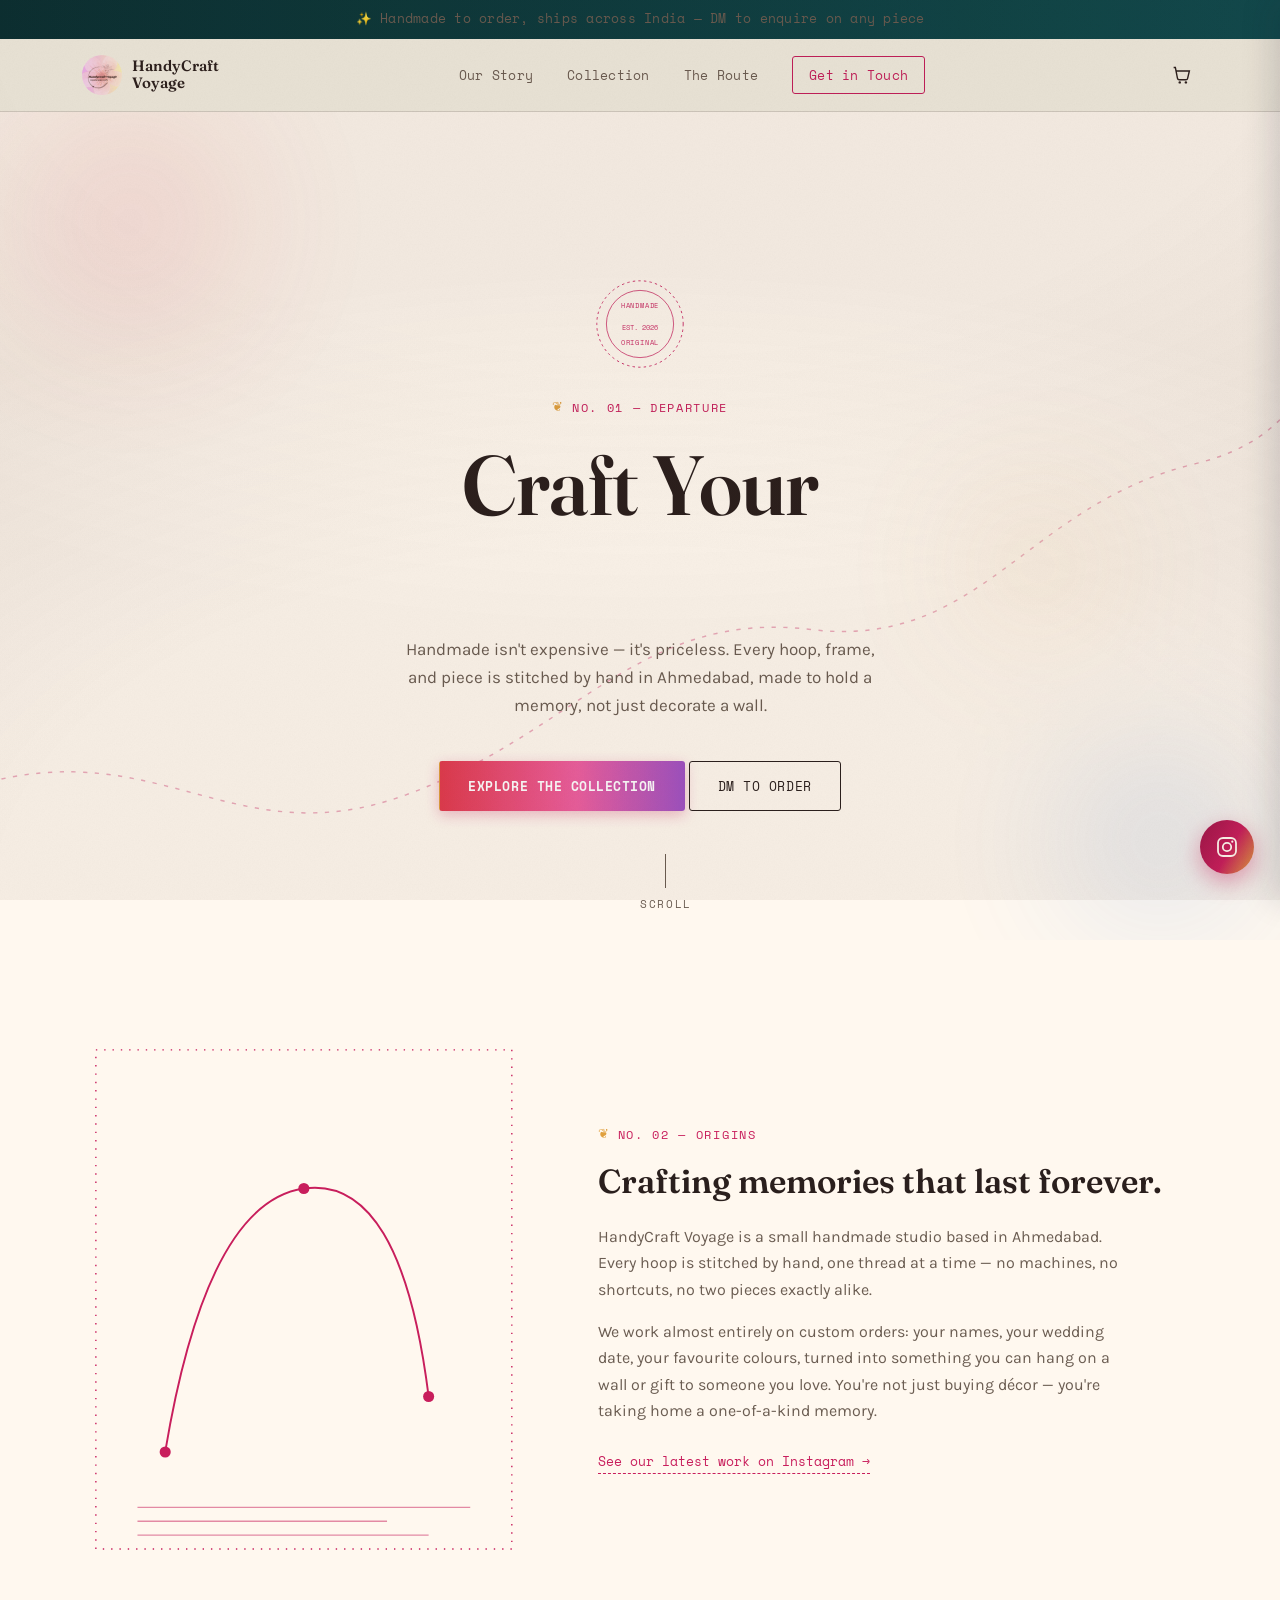
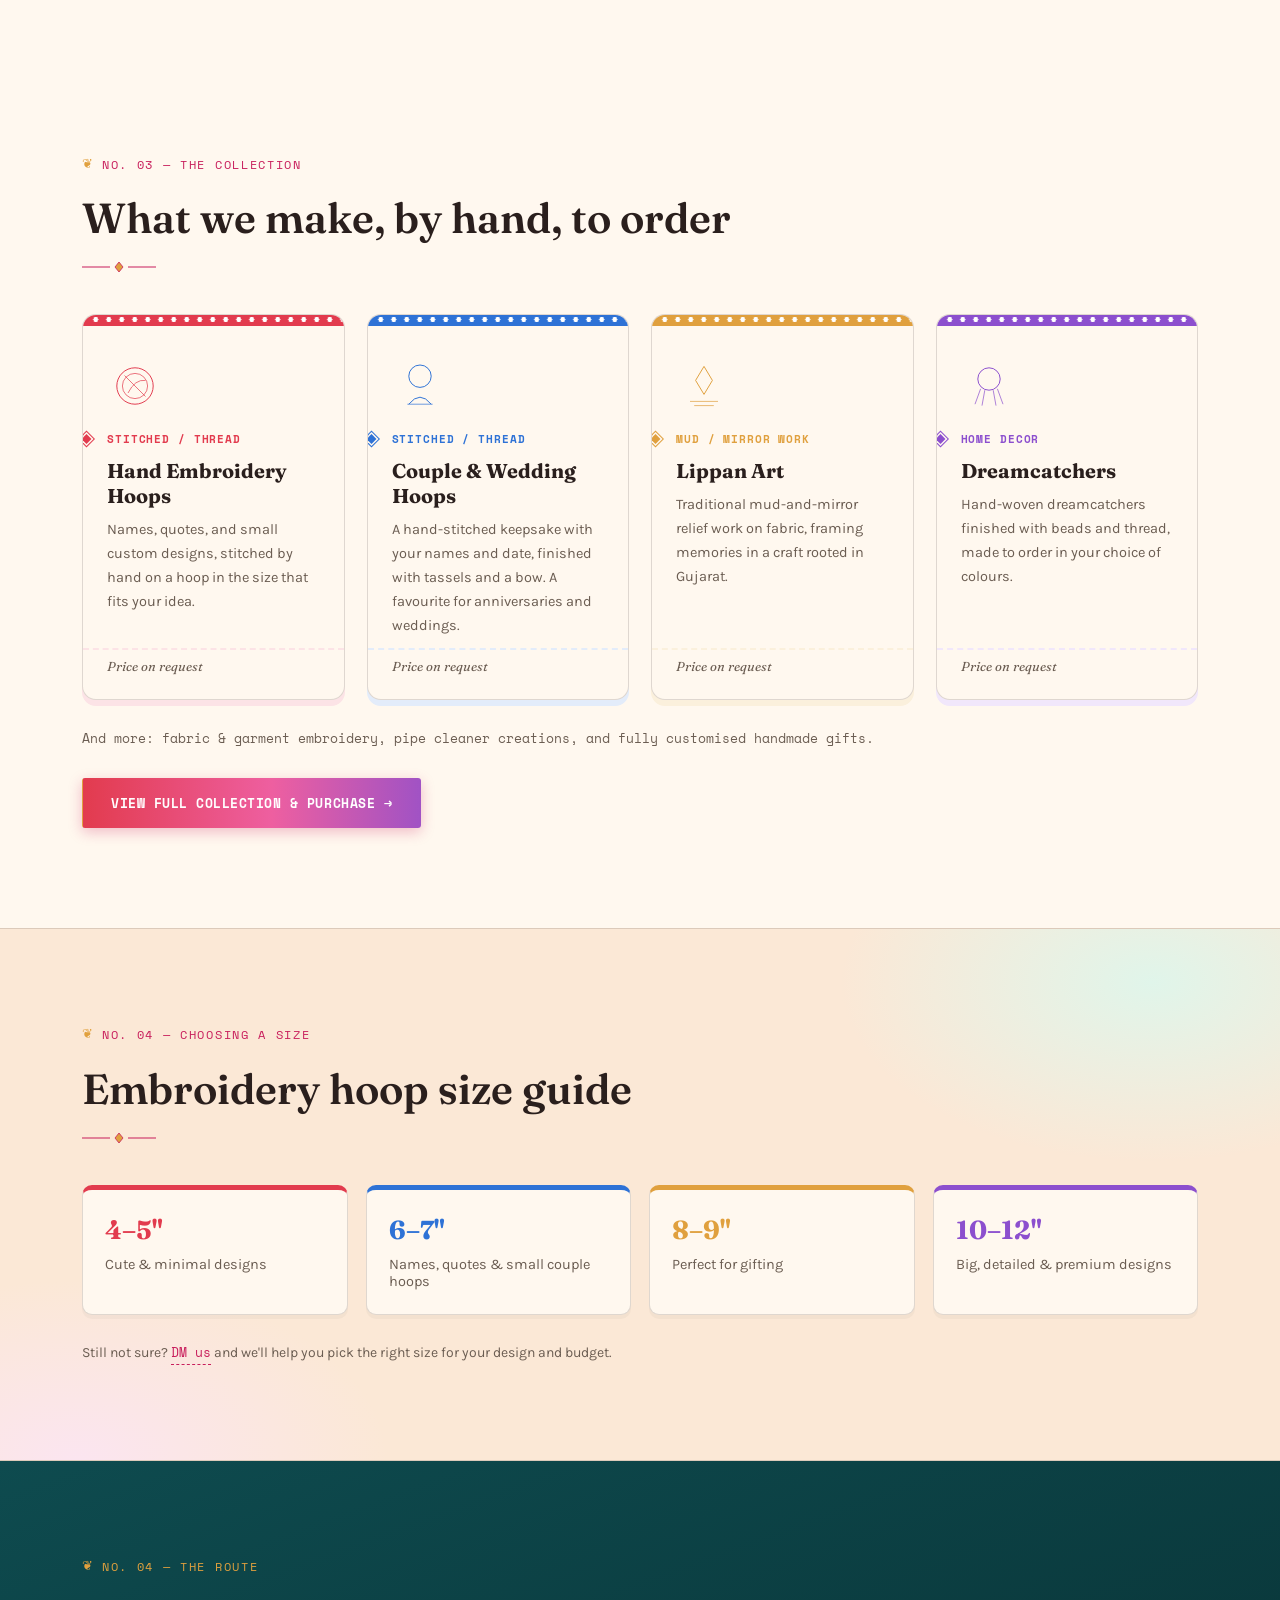
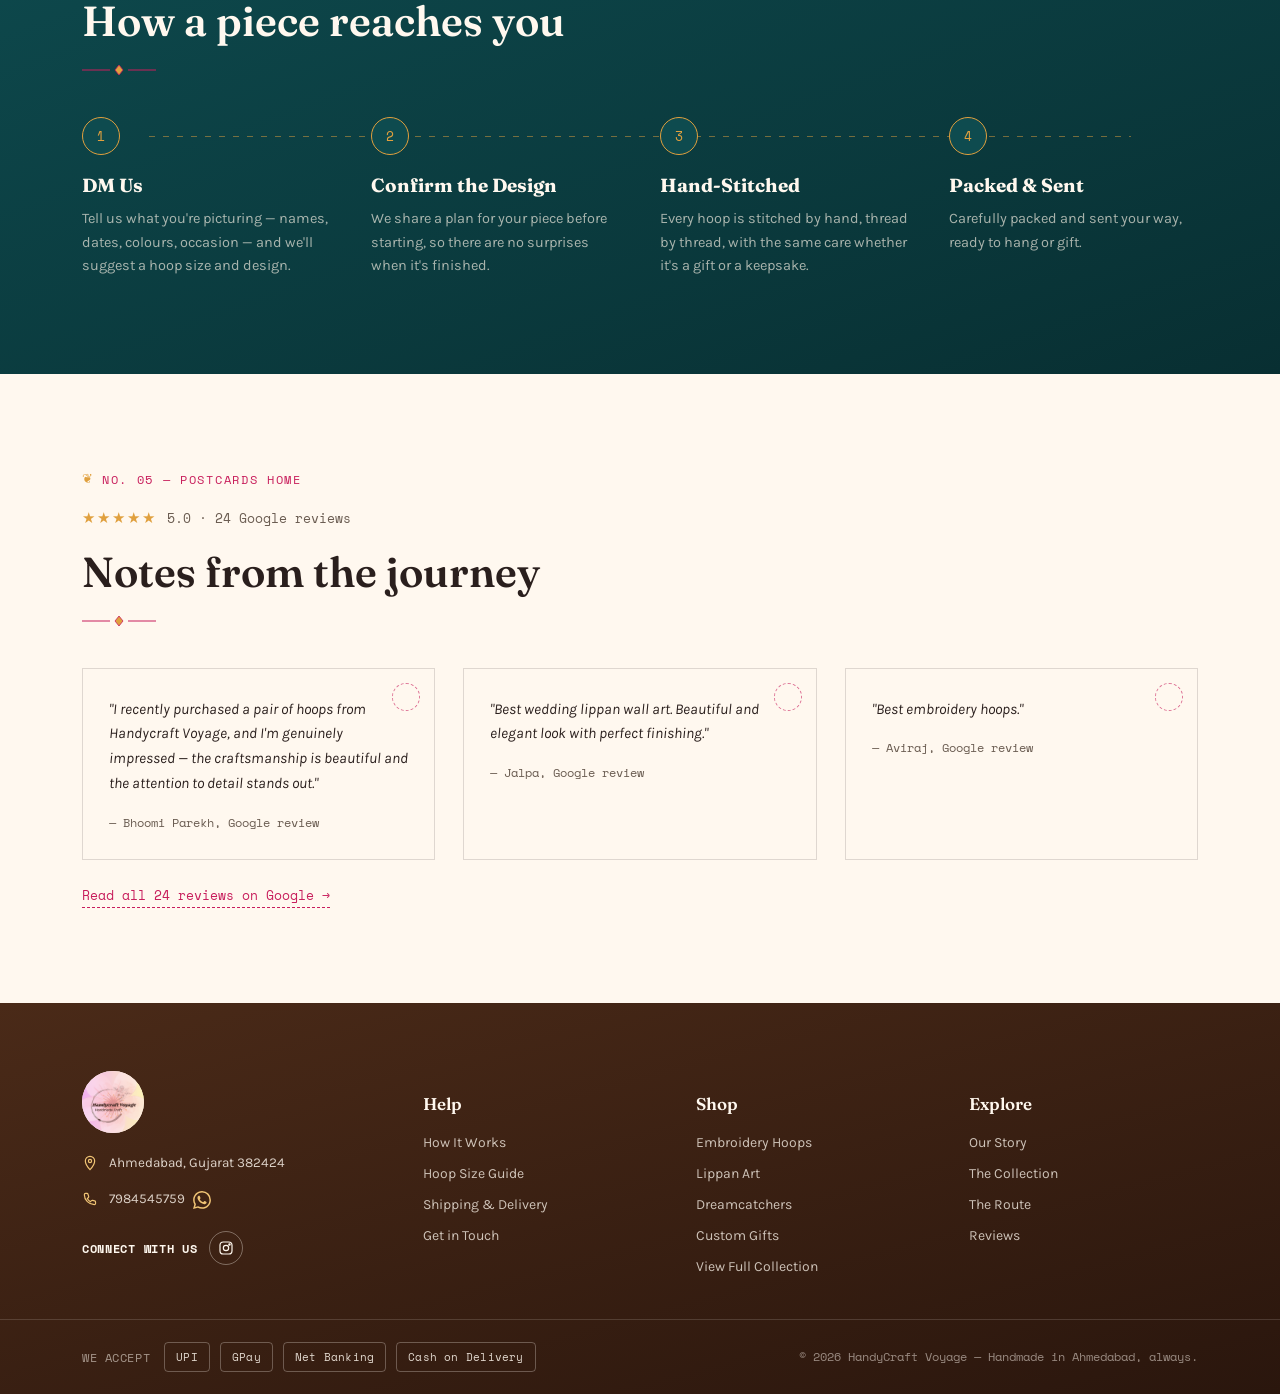
==== commit cc6463e0: "Logo Added" ====
--- a/index.html
+++ b/index.html
@@ -277,7 +277,14 @@
       </div>
       <div class="footer-info-row">
         <svg viewBox="0 0 24 24" width="16" height="16" fill="none" stroke="currentColor" stroke-width="1.8"><path d="M3.5 5.5c0-1 .8-1.8 1.8-1.8h2.1c.8 0 1.5.5 1.7 1.3l.9 3a1.8 1.8 0 0 1-.5 1.8L8 11.3a13 13 0 0 0 4.7 4.7l1.5-1.5a1.8 1.8 0 0 1 1.8-.5l3 .9c.8.2 1.3.9 1.3 1.7v2.1c0 1-.8 1.8-1.8 1.8C10.5 20.5 3.5 13.5 3.5 5.5Z"/></svg>
-        <span>7984545759</span>
+        <span style="display:flex; align-items:center; gap: 8px;">
+          7984545759
+          <a href="https://whatsapp.com/channel/0029VbDVeMsDZ4LX9JRpTi0w" target="_blank" rel="noopener" style="color: #25D366; display:flex; align-items:center; transition: opacity 0.2s;" aria-label="Join our WhatsApp Channel">
+            <svg viewBox="0 0 24 24" width="18" height="18" fill="currentColor">
+              <path d="M17.472 14.382c-.297-.149-1.758-.867-2.03-.967-.273-.099-.471-.148-.67.15-.197.297-.767.966-.94 1.164-.173.199-.347.223-.644.075-.297-.15-1.255-.463-2.39-1.475-.883-.788-1.48-1.761-1.653-2.059-.173-.297-.018-.458.13-.606.134-.133.298-.347.446-.52.149-.174.198-.298.298-.497.099-.198.05-.371-.025-.52-.075-.149-.669-1.612-.916-2.207-.242-.579-.487-.5-.669-.51a5.8 5.8 0 00-.57-.01c-.198 0-.52.074-.792.372-.272.297-1.04 1.016-1.04 2.479 0 1.462 1.065 2.875 1.213 3.074.149.198 2.096 3.2 5.077 4.487.709.306 1.262.489 1.694.625.712.227 1.36.195 1.871.118.571-.085 1.758-.719 2.006-1.413.248-.694.248-1.289.173-1.413-.074-.124-.272-.198-.57-.347m-5.421 7.403h-.004a9.87 9.87 0 01-5.031-1.378l-.361-.214-3.741.982.998-3.648-.235-.374a9.86 9.86 0 01-1.51-5.26c.001-5.45 4.436-9.884 9.888-9.884 2.64 0 5.122 1.03 6.988 2.898a9.825 9.825 0 012.893 6.994c-.003 5.45-4.437 9.884-9.885 9.884m8.413-18.297A11.815 11.815 0 0012.05 0C5.495 0 .16 5.335.157 11.892c0 2.096.547 4.142 1.588 5.945L.057 24l6.305-1.654a11.882 11.882 0 005.683 1.448h.005c6.554 0 11.89-5.335 11.893-11.893a11.821 11.821 0 00-3.48-8.413z"/>
+            </svg>
+          </a>
+        </span>
       </div>
       <div class="footer-connect">
         <span>Connect with us</span>
--- a/style.css
+++ b/style.css
@@ -634,6 +634,7 @@
 }
 .nav-brand{ display:flex; align-items:center; gap:10px; color: var(--ink); }
 .brand-mark{ color: var(--rust); flex-shrink:0; }
+.brand-mark img, .footer-logo-circle img { border-radius: 50%; object-fit: cover; }
 .brand-text{
   font-family: var(--font-display);
   font-weight:600;
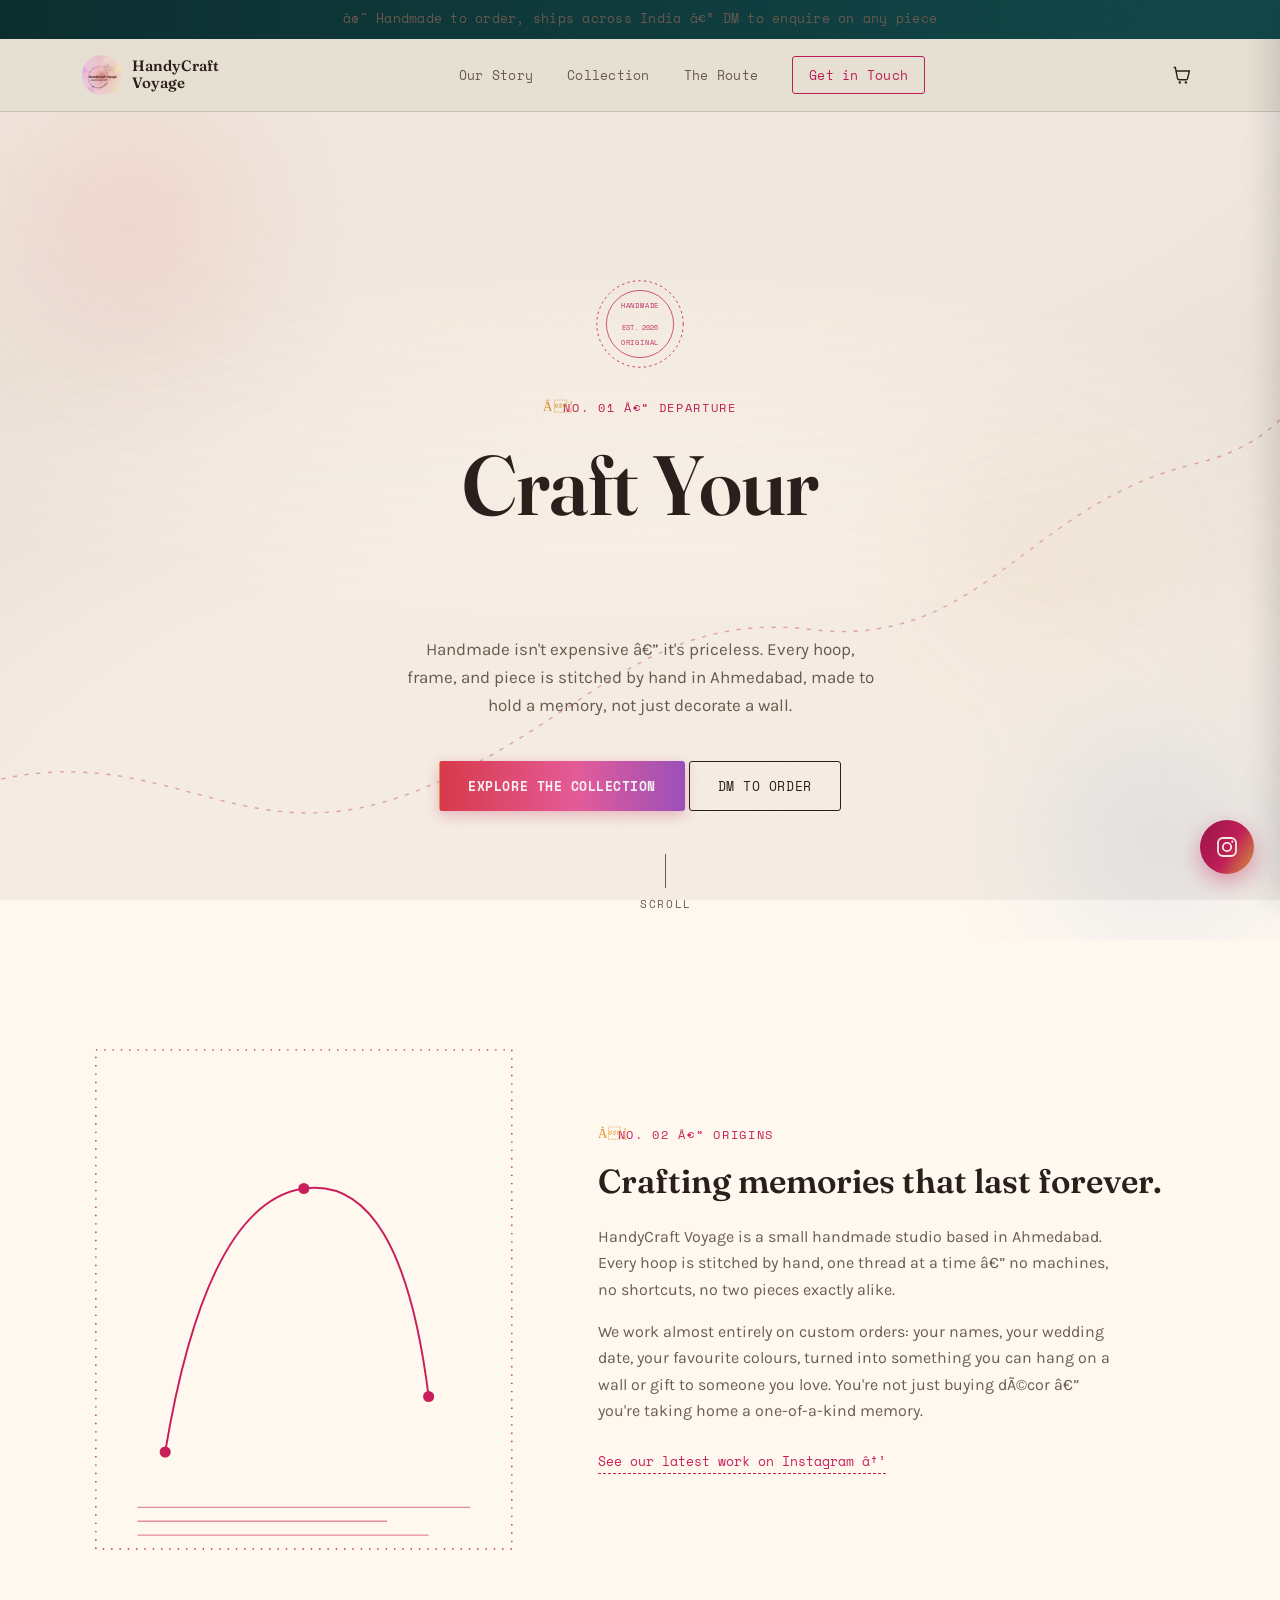
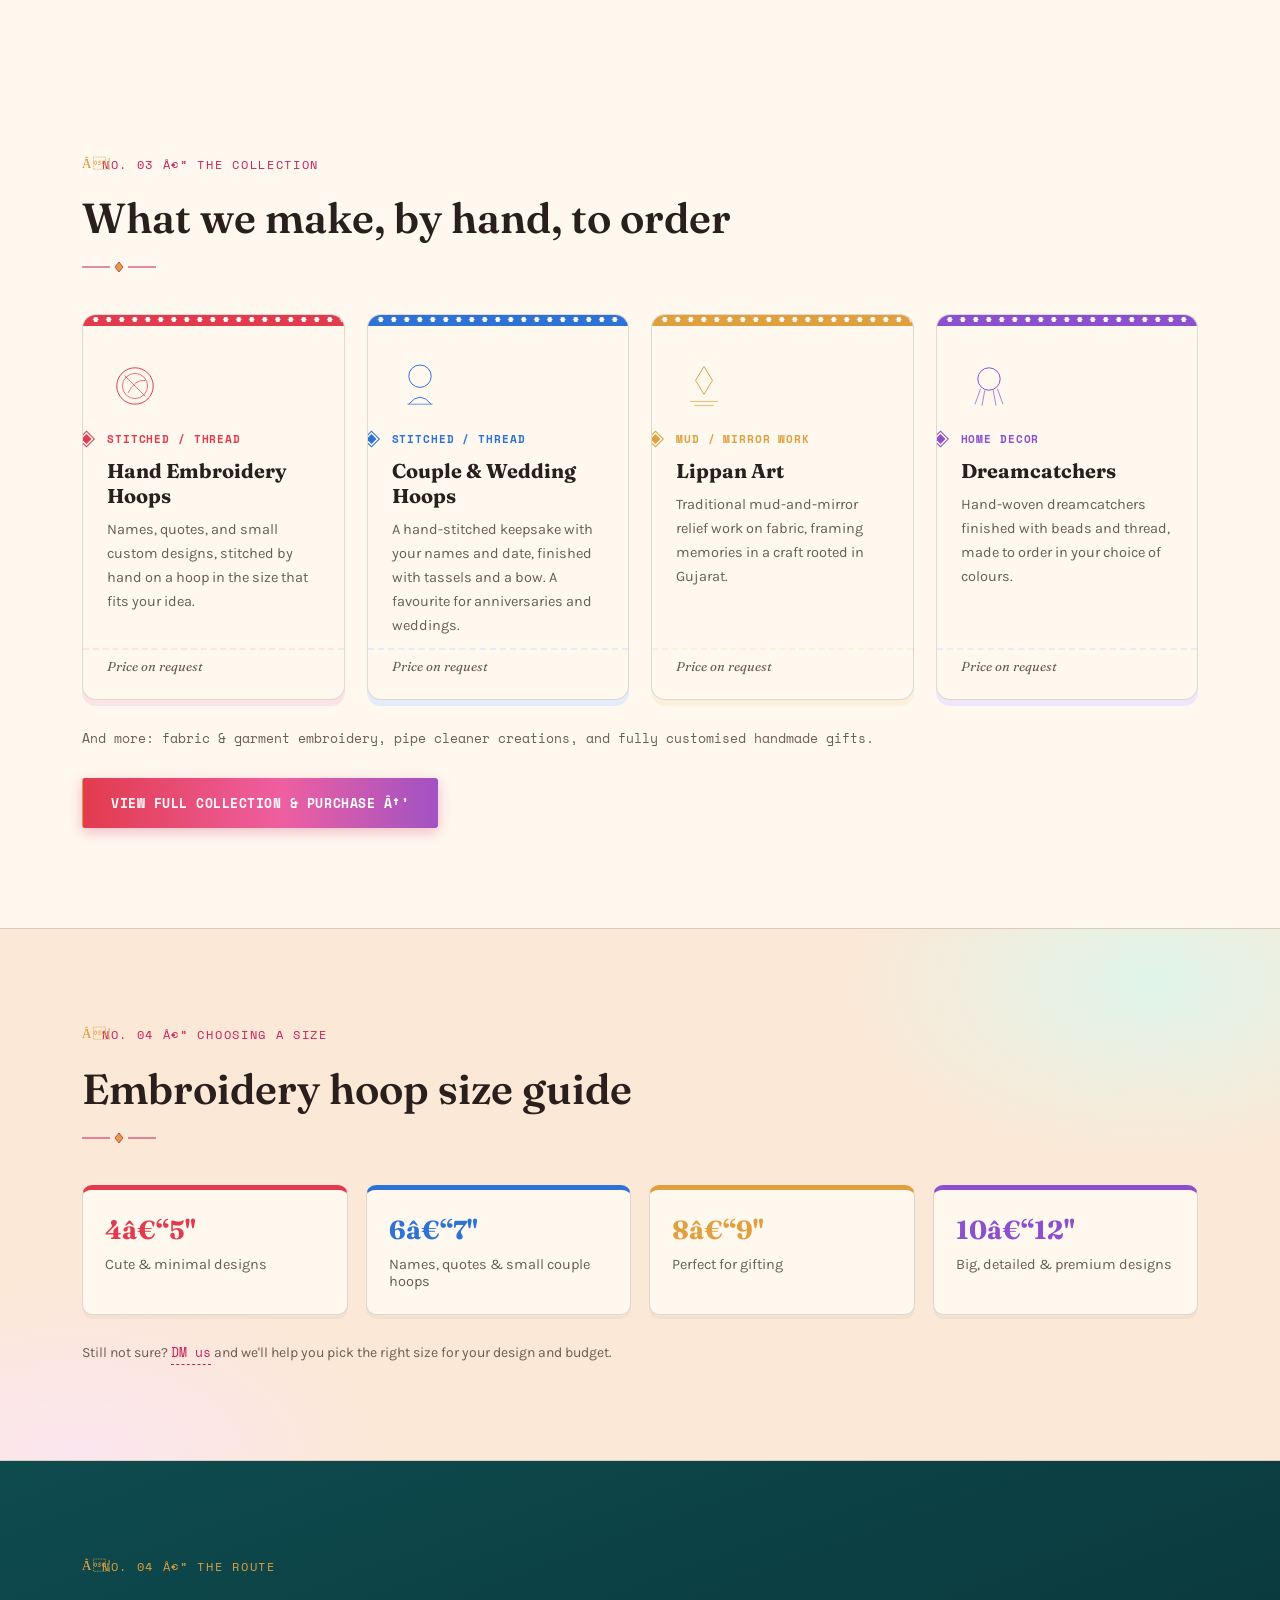
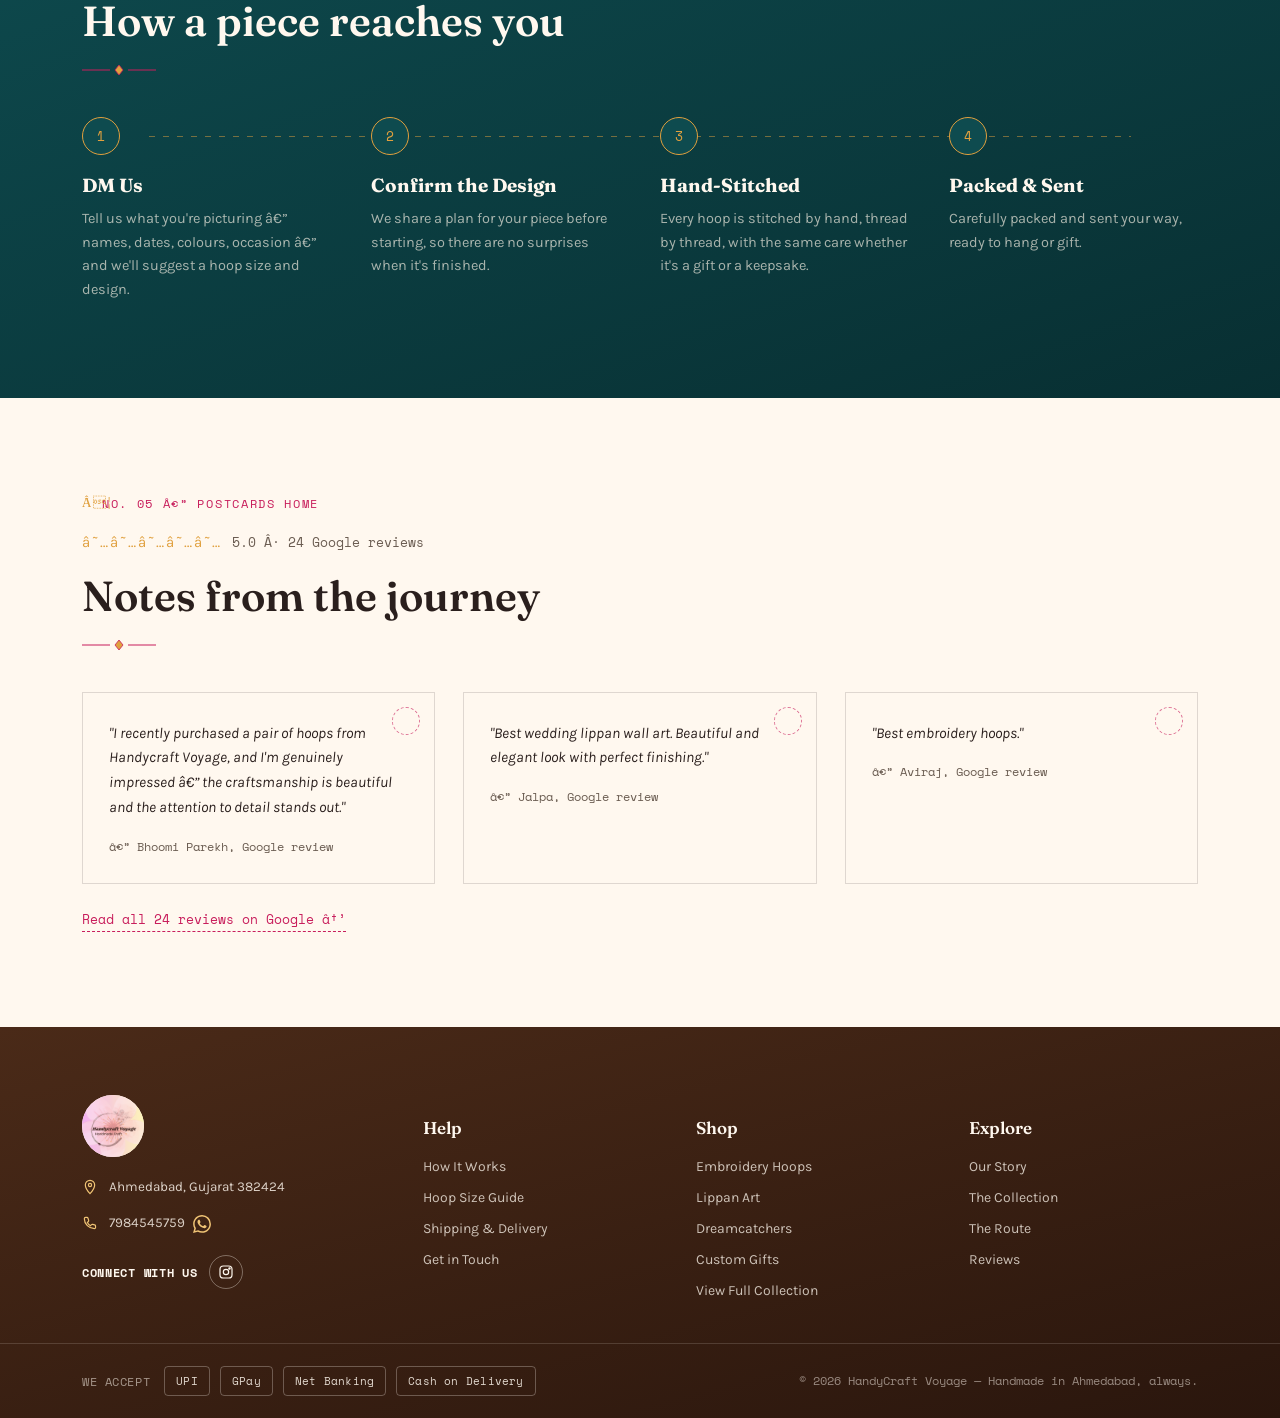
==== commit 1d90dc91: "Update links for clean URLs" ====
--- a/index.html
+++ b/index.html
@@ -1,9 +1,9 @@
-<!DOCTYPE html>
+﻿<!DOCTYPE html>
 <html lang="en">
 <head>
 <meta charset="UTF-8">
 <meta name="viewport" content="width=device-width, initial-scale=1.0">
-<title>HandyCraft Voyage — Craft Your Journey</title>
+<title>HandyCraft Voyage â€” Craft Your Journey</title>
 <meta name="description" content="Handmade crafts sourced from artisan hands around the world. Explore woven, carved, stitched, and shaped pieces at HandyCraft Voyage.">
 <link rel="preconnect" href="https://fonts.googleapis.com">
 <link rel="preconnect" href="https://fonts.gstatic.com" crossorigin>
@@ -20,7 +20,7 @@
 
 <!-- ===== ANNOUNCEMENT BAR ===== -->
 <div class="announce-bar">
-  <p>✨ Handmade to order, ships across India — DM to enquire on any piece</p>
+  <p>âœ¨ Handmade to order, ships across India â€” DM to enquire on any piece</p>
 </div>
 
 <!-- ===== NAV ===== -->
@@ -34,7 +34,7 @@
     </a>
     <nav class="nav-links">
       <a href="#story">Our Story</a>
-      <a href="collection.html">Collection</a>
+      <a href="collection">Collection</a>
       <a href="#route">The Route</a>
       <a href="https://www.instagram.com/handycraft_voyage" target="_blank" rel="noopener" class="nav-cta">Get in Touch</a>
     </nav>
@@ -78,13 +78,13 @@
         </svg>
       </div>
 
-      <p class="eyebrow reveal-word" style="--d:0">No. 01 — Departure</p>
+      <p class="eyebrow reveal-word" style="--d:0">No. 01 â€” Departure</p>
       <h1 class="hero-title">
         <span class="reveal-word" style="--d:1">Craft</span>
         <span class="reveal-word" style="--d:2">Your</span><br>
         <em class="reveal-word" style="--d:3">Journey</em>
       </h1>
-      <p class="hero-sub reveal-word" style="--d:4">Handmade isn't expensive — it's priceless. Every hoop, frame, and piece is stitched by hand in Ahmedabad, made to hold a memory, not just decorate a wall.</p>
+      <p class="hero-sub reveal-word" style="--d:4">Handmade isn't expensive â€” it's priceless. Every hoop, frame, and piece is stitched by hand in Ahmedabad, made to hold a memory, not just decorate a wall.</p>
       <div class="hero-actions reveal-word" style="--d:5">
         <a href="#collection" class="btn btn-primary">Explore the Collection</a>
         <a href="https://www.instagram.com/handycraft_voyage" target="_blank" rel="noopener" class="btn btn-ghost">DM to Order</a>
@@ -109,11 +109,11 @@
         </svg>
       </div>
       <div class="story-copy">
-        <p class="eyebrow">No. 02 — Origins</p>
+        <p class="eyebrow">No. 02 â€” Origins</p>
         <h2>Crafting memories that last forever.</h2>
-        <p>HandyCraft Voyage is a small handmade studio based in Ahmedabad. Every hoop is stitched by hand, one thread at a time — no machines, no shortcuts, no two pieces exactly alike.</p>
-        <p>We work almost entirely on custom orders: your names, your wedding date, your favourite colours, turned into something you can hang on a wall or gift to someone you love. You're not just buying décor — you're taking home a one-of-a-kind memory.</p>
-        <a href="https://www.instagram.com/handycraft_voyage" target="_blank" rel="noopener" class="text-link">See our latest work on Instagram →</a>
+        <p>HandyCraft Voyage is a small handmade studio based in Ahmedabad. Every hoop is stitched by hand, one thread at a time â€” no machines, no shortcuts, no two pieces exactly alike.</p>
+        <p>We work almost entirely on custom orders: your names, your wedding date, your favourite colours, turned into something you can hang on a wall or gift to someone you love. You're not just buying dÃ©cor â€” you're taking home a one-of-a-kind memory.</p>
+        <a href="https://www.instagram.com/handycraft_voyage" target="_blank" rel="noopener" class="text-link">See our latest work on Instagram â†’</a>
       </div>
     </div>
   </section>
@@ -121,7 +121,7 @@
   <!-- ===== COLLECTION ===== -->
   <section class="collection" id="collection">
     <div class="section-inner">
-      <p class="eyebrow">No. 03 — The Collection</p>
+      <p class="eyebrow">No. 03 â€” The Collection</p>
       <h2 class="section-title">What we make, by hand, to order</h2>
 
       <div class="craft-grid">
@@ -183,20 +183,20 @@
       </div>
 
       <p class="craft-note">And more: fabric &amp; garment embroidery, pipe cleaner creations, and fully customised handmade gifts.</p>
-      <a href="collection.html" class="btn btn-primary" style="margin-top:28px; display:inline-block;">View Full Collection &amp; Purchase →</a>
+      <a href="collection" class="btn btn-primary" style="margin-top:28px; display:inline-block;">View Full Collection &amp; Purchase â†’</a>
     </div>
   </section>
 
   <!-- ===== HOOP SIZE GUIDE ===== -->
   <section class="hoopguide">
     <div class="section-inner">
-      <p class="eyebrow">No. 04 — Choosing a Size</p>
+      <p class="eyebrow">No. 04 â€” Choosing a Size</p>
       <h2 class="section-title">Embroidery hoop size guide</h2>
       <div class="hoop-grid">
-        <div class="hoop-item"><span>4–5"</span>Cute &amp; minimal designs</div>
-        <div class="hoop-item"><span>6–7"</span>Names, quotes &amp; small couple hoops</div>
-        <div class="hoop-item"><span>8–9"</span>Perfect for gifting</div>
-        <div class="hoop-item"><span>10–12"</span>Big, detailed &amp; premium designs</div>
+        <div class="hoop-item"><span>4â€“5"</span>Cute &amp; minimal designs</div>
+        <div class="hoop-item"><span>6â€“7"</span>Names, quotes &amp; small couple hoops</div>
+        <div class="hoop-item"><span>8â€“9"</span>Perfect for gifting</div>
+        <div class="hoop-item"><span>10â€“12"</span>Big, detailed &amp; premium designs</div>
       </div>
       <p class="hoop-note">Still not sure? <a href="https://www.instagram.com/handycraft_voyage" target="_blank" rel="noopener" class="text-link">DM us</a> and we'll help you pick the right size for your design and budget.</p>
     </div>
@@ -205,14 +205,14 @@
   <!-- ===== ROUTE / PROCESS ===== -->
   <section class="route" id="route">
     <div class="section-inner">
-      <p class="eyebrow eyebrow-light">No. 04 — The Route</p>
+      <p class="eyebrow eyebrow-light">No. 04 â€” The Route</p>
       <h2 class="section-title section-title-light">How a piece reaches you</h2>
 
       <div class="route-steps">
         <div class="route-step">
           <span class="route-dot">1</span>
           <h3>DM Us</h3>
-          <p>Tell us what you're picturing — names, dates, colours, occasion — and we'll suggest a hoop size and design.</p>
+          <p>Tell us what you're picturing â€” names, dates, colours, occasion â€” and we'll suggest a hoop size and design.</p>
         </div>
         <div class="route-step">
           <span class="route-dot">2</span>
@@ -236,28 +236,28 @@
   <!-- ===== TESTIMONIALS ===== -->
   <section class="postcards" id="reviews">
     <div class="section-inner">
-      <p class="eyebrow">No. 05 — Postcards Home</p>
+      <p class="eyebrow">No. 05 â€” Postcards Home</p>
       <div class="rating-badge">
-        <span class="rating-stars">★★★★★</span>
-        <span class="rating-text">5.0 · 24 Google reviews</span>
+        <span class="rating-stars">â˜…â˜…â˜…â˜…â˜…</span>
+        <span class="rating-text">5.0 Â· 24 Google reviews</span>
       </div>
       <h2 class="section-title">Notes from the journey</h2>
 
       <div class="postcard-grid">
         <blockquote class="postcard">
-          <p>"I recently purchased a pair of hoops from Handycraft Voyage, and I'm genuinely impressed — the craftsmanship is beautiful and the attention to detail stands out."</p>
-          <cite>— Bhoomi Parekh, Google review</cite>
+          <p>"I recently purchased a pair of hoops from Handycraft Voyage, and I'm genuinely impressed â€” the craftsmanship is beautiful and the attention to detail stands out."</p>
+          <cite>â€” Bhoomi Parekh, Google review</cite>
         </blockquote>
         <blockquote class="postcard">
           <p>"Best wedding lippan wall art. Beautiful and elegant look with perfect finishing."</p>
-          <cite>— Jalpa, Google review</cite>
+          <cite>â€” Jalpa, Google review</cite>
         </blockquote>
         <blockquote class="postcard">
           <p>"Best embroidery hoops."</p>
-          <cite>— Aviraj, Google review</cite>
+          <cite>â€” Aviraj, Google review</cite>
         </blockquote>
       </div>
-      <p class="hoop-note" style="margin-top:24px;"><a href="https://share.google/1pCXtJ0AYOsGNOLu8" target="_blank" rel="noopener" class="text-link">Read all 24 reviews on Google →</a></p>
+      <p class="hoop-note" style="margin-top:24px;"><a href="https://share.google/1pCXtJ0AYOsGNOLu8" target="_blank" rel="noopener" class="text-link">Read all 24 reviews on Google â†’</a></p>
     </div>
   </section>
 
@@ -307,11 +307,11 @@
     <div class="footer-col">
       <h4>Shop</h4>
       <ul>
-        <li><a href="collection.html">Embroidery Hoops</a></li>
-        <li><a href="collection.html">Lippan Art</a></li>
-        <li><a href="collection.html">Dreamcatchers</a></li>
-        <li><a href="collection.html">Custom Gifts</a></li>
-        <li><a href="collection.html">View Full Collection</a></li>
+        <li><a href="collection">Embroidery Hoops</a></li>
+        <li><a href="collection">Lippan Art</a></li>
+        <li><a href="collection">Dreamcatchers</a></li>
+        <li><a href="collection">Custom Gifts</a></li>
+        <li><a href="collection">View Full Collection</a></li>
       </ul>
     </div>
 
@@ -360,7 +360,7 @@
     <button class="cart-close" id="cartClose" aria-label="Close cart">&times;</button>
   </div>
   <div class="cart-drawer-body" id="cartItems">
-    <p class="cart-empty">Your bag is empty. Browse the <a href="collection.html">collection</a> to add pieces you like.</p>
+    <p class="cart-empty">Your bag is empty. Browse the <a href="collection">collection</a> to add pieces you like.</p>
   </div>
   <div class="cart-drawer-foot">
     <button class="btn btn-primary cart-checkout" id="cartCheckout">Checkout via Instagram DM</button>
@@ -370,4 +370,4 @@
 
 <script src="script.js"></script>
 </body>
-</html>+</html>
--- a/style.css
+++ b/style.css
@@ -1,4 +1,4 @@
-/* ============ TOKENS ============ */
+﻿/* ============ TOKENS ============ */
 :root{
   --indigo: #0E4B4F;
   --indigo-deep: #082F32;
@@ -1235,7 +1235,7 @@
   padding-left: 20px;
 }
 .eyebrow::before{
-  content:"❦";
+  content:"â¦";
   position:absolute; left:0; top:-2px;
   font-family: var(--font-display);
   font-size: 13px;
@@ -1424,3 +1424,227 @@
 @media (max-width: 600px){
   body::before{ opacity: 0.035; }
 }
+
+/* ---- Category Tabs ---- */
+.category-tabs-wrapper {
+  margin: 30px 0;
+  display: flex;
+  overflow-x: auto;
+  gap: 12px;
+  padding-bottom: 12px;
+  scrollbar-width: thin;
+}
+.category-tab {
+  background: var(--linen-warm);
+  border: 1px solid var(--sage-light);
+  border-radius: 30px;
+  padding: 8px 16px;
+  font-family: var(--font-body);
+  font-size: 14px;
+  color: var(--ink);
+  cursor: pointer;
+  white-space: nowrap;
+  transition: all 0.3s ease;
+}
+.category-tab:hover {
+  background: var(--sage-light);
+}
+.category-tab.active {
+  background: var(--rust);
+  color: var(--linen);
+  border-color: var(--rust);
+}
+.dynamic-grid {
+  display: grid;
+  grid-template-columns: repeat(auto-fill, minmax(280px, 1fr));
+  gap: 24px;
+}
+.dynamic-card {
+  background: var(--linen);
+  border-radius: 12px;
+  overflow: hidden;
+  box-shadow: 0 4px 12px rgba(0,0,0,0.05);
+  transition: transform 0.3s ease;
+}
+.dynamic-card:hover {
+  transform: translateY(-4px);
+}
+.dynamic-card img {
+  width: 100%;
+  aspect-ratio: 1;
+  object-fit: cover;
+  display: block;
+}
+.dynamic-card-info {
+  padding: 16px;
+}
+.dynamic-card-info h3 {
+  margin: 0;
+  font-size: 16px;
+  font-family: var(--font-display);
+}
+
+/* ===== LIGHTBOX MODAL ===== */
+.lightbox-overlay {
+  position: fixed;
+  top: 0; left: 0; width: 100vw; height: 100vh;
+  background: rgba(0, 0, 0, 0.85);
+  backdrop-filter: blur(8px);
+  z-index: 9999;
+  display: flex;
+  align-items: center;
+  justify-content: center;
+  opacity: 0;
+  pointer-events: none;
+  transition: opacity 0.3s ease;
+}
+.lightbox-overlay.active {
+  opacity: 1;
+  pointer-events: all;
+}
+.lightbox-content {
+  position: relative;
+  max-width: 90vw;
+  max-height: 90vh;
+  display: flex;
+  flex-direction: column;
+  align-items: center;
+}
+.lightbox-content img {
+  max-width: 100%;
+  max-height: 85vh;
+  object-fit: contain;
+  border-radius: 8px;
+  box-shadow: 0 10px 30px rgba(0,0,0,0.5);
+}
+.lightbox-close {
+  position: absolute;
+  top: 24px;
+  right: 24px;
+  background: rgba(255,255,255,0.1);
+  border: 1px solid rgba(255,255,255,0.2);
+  color: #fff;
+  width: 44px;
+  height: 44px;
+  border-radius: 50%;
+  font-size: 28px;
+  display: flex;
+  align-items: center;
+  justify-content: center;
+  cursor: pointer;
+  transition: all 0.2s ease;
+  z-index: 10000;
+}
+.lightbox-close:hover {
+  background: rgba(255,255,255,0.2);
+  transform: scale(1.05);
+}
+.lightbox-nav {
+  position: absolute;
+  top: 50%;
+  transform: translateY(-50%);
+  background: rgba(255,255,255,0.1);
+  border: 1px solid rgba(255,255,255,0.2);
+  color: #fff;
+  width: 50px;
+  height: 50px;
+  border-radius: 50%;
+  display: flex;
+  align-items: center;
+  justify-content: center;
+  cursor: pointer;
+  transition: all 0.2s ease;
+  z-index: 10000;
+}
+.lightbox-nav:hover {
+  background: rgba(255,255,255,0.2);
+  transform: translateY(-50%) scale(1.05);
+}
+.lightbox-nav.prev {
+  left: 24px;
+}
+.lightbox-nav.next {
+  right: 24px;
+}
+.lightbox-counter {
+  margin-top: 16px;
+  color: rgba(255,255,255,0.8);
+  font-size: 14px;
+  font-family: var(--font-body);
+  letter-spacing: 0.5px;
+}
+.photo-count-badge {
+  position: absolute;
+  top: 12px;
+  right: 12px;
+  background: rgba(255, 255, 255, 0.85);
+  backdrop-filter: blur(4px);
+  color: #111;
+  padding: 4px 10px;
+  border-radius: 20px;
+  font-size: 13px;
+  font-weight: 600;
+  display: flex;
+  align-items: center;
+  gap: 6px;
+  box-shadow: 0 4px 12px rgba(0,0,0,0.15);
+}
+
+/* ===== CIRCULAR CATEGORY TABS ===== */
+.popular-categories-section {
+  padding: 30px 20px;
+  max-width: 1200px;
+  margin: 0 auto;
+}
+.popular-categories-slider {
+  display: flex;
+  gap: 20px;
+  overflow-x: auto;
+  padding-bottom: 20px;
+  justify-content: flex-start;
+  scrollbar-width: none;
+}
+.popular-categories-slider::-webkit-scrollbar {
+  display: none;
+}
+.pop-cat-circle {
+  display: flex;
+  flex-direction: column;
+  align-items: center;
+  text-decoration: none;
+  color: var(--text-dark);
+  flex-shrink: 0;
+  width: 120px;
+  transition: transform 0.3s ease, opacity 0.3s ease;
+  opacity: 0.6;
+}
+.pop-cat-circle:hover, .pop-cat-circle.active {
+  transform: translateY(-5px);
+  opacity: 1;
+}
+.pop-cat-circle.active .circle-img-wrap {
+  border: 3px solid var(--primary-accent);
+}
+.circle-img-wrap {
+  width: 110px;
+  height: 110px;
+  border-radius: 50%;
+  overflow: hidden;
+  margin-bottom: 12px;
+  box-shadow: 0 4px 10px rgba(0,0,0,0.1);
+  border: 3px solid transparent;
+  transition: border-color 0.3s ease;
+}
+.circle-img-wrap img {
+  width: 100%;
+  height: 100%;
+  object-fit: cover;
+}
+.circle-title {
+  font-family: var(--font-body);
+  font-size: 12px;
+  text-align: center;
+  font-weight: 600;
+  text-transform: uppercase;
+  letter-spacing: 0.5px;
+}
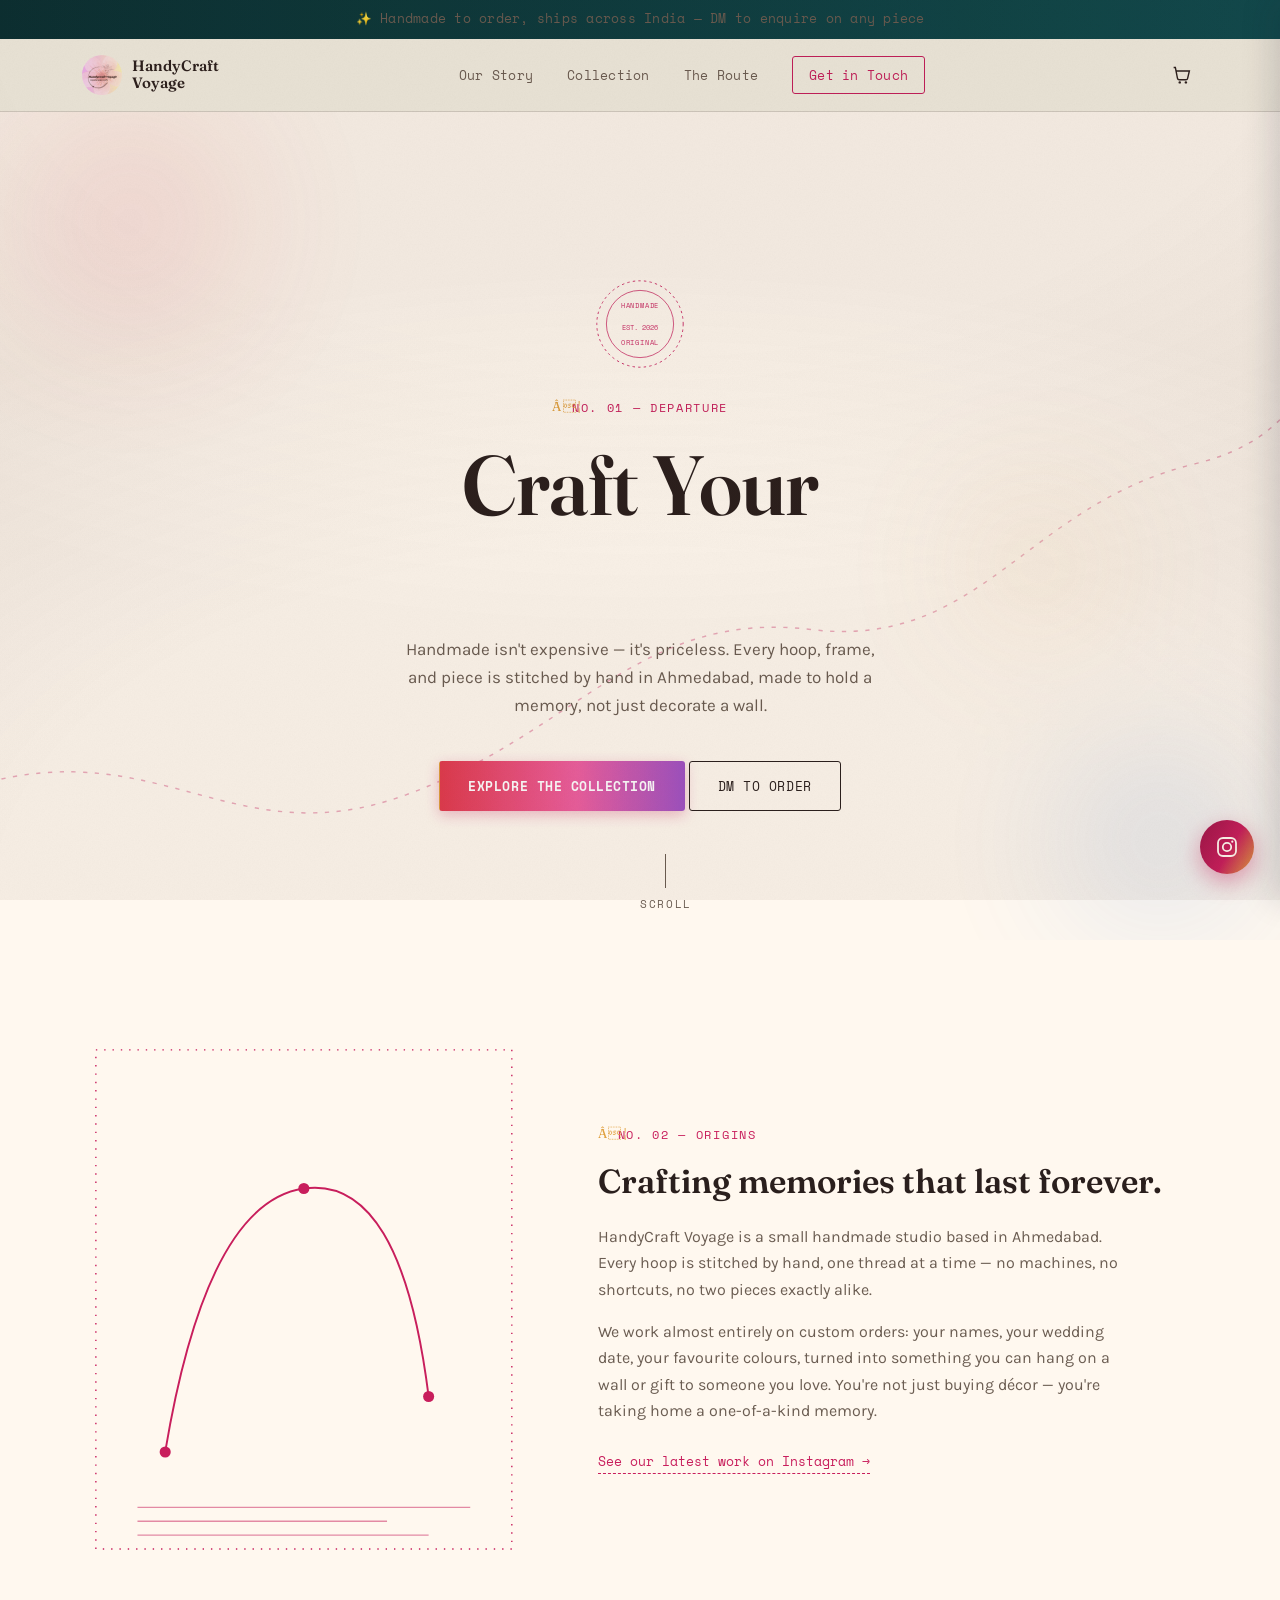
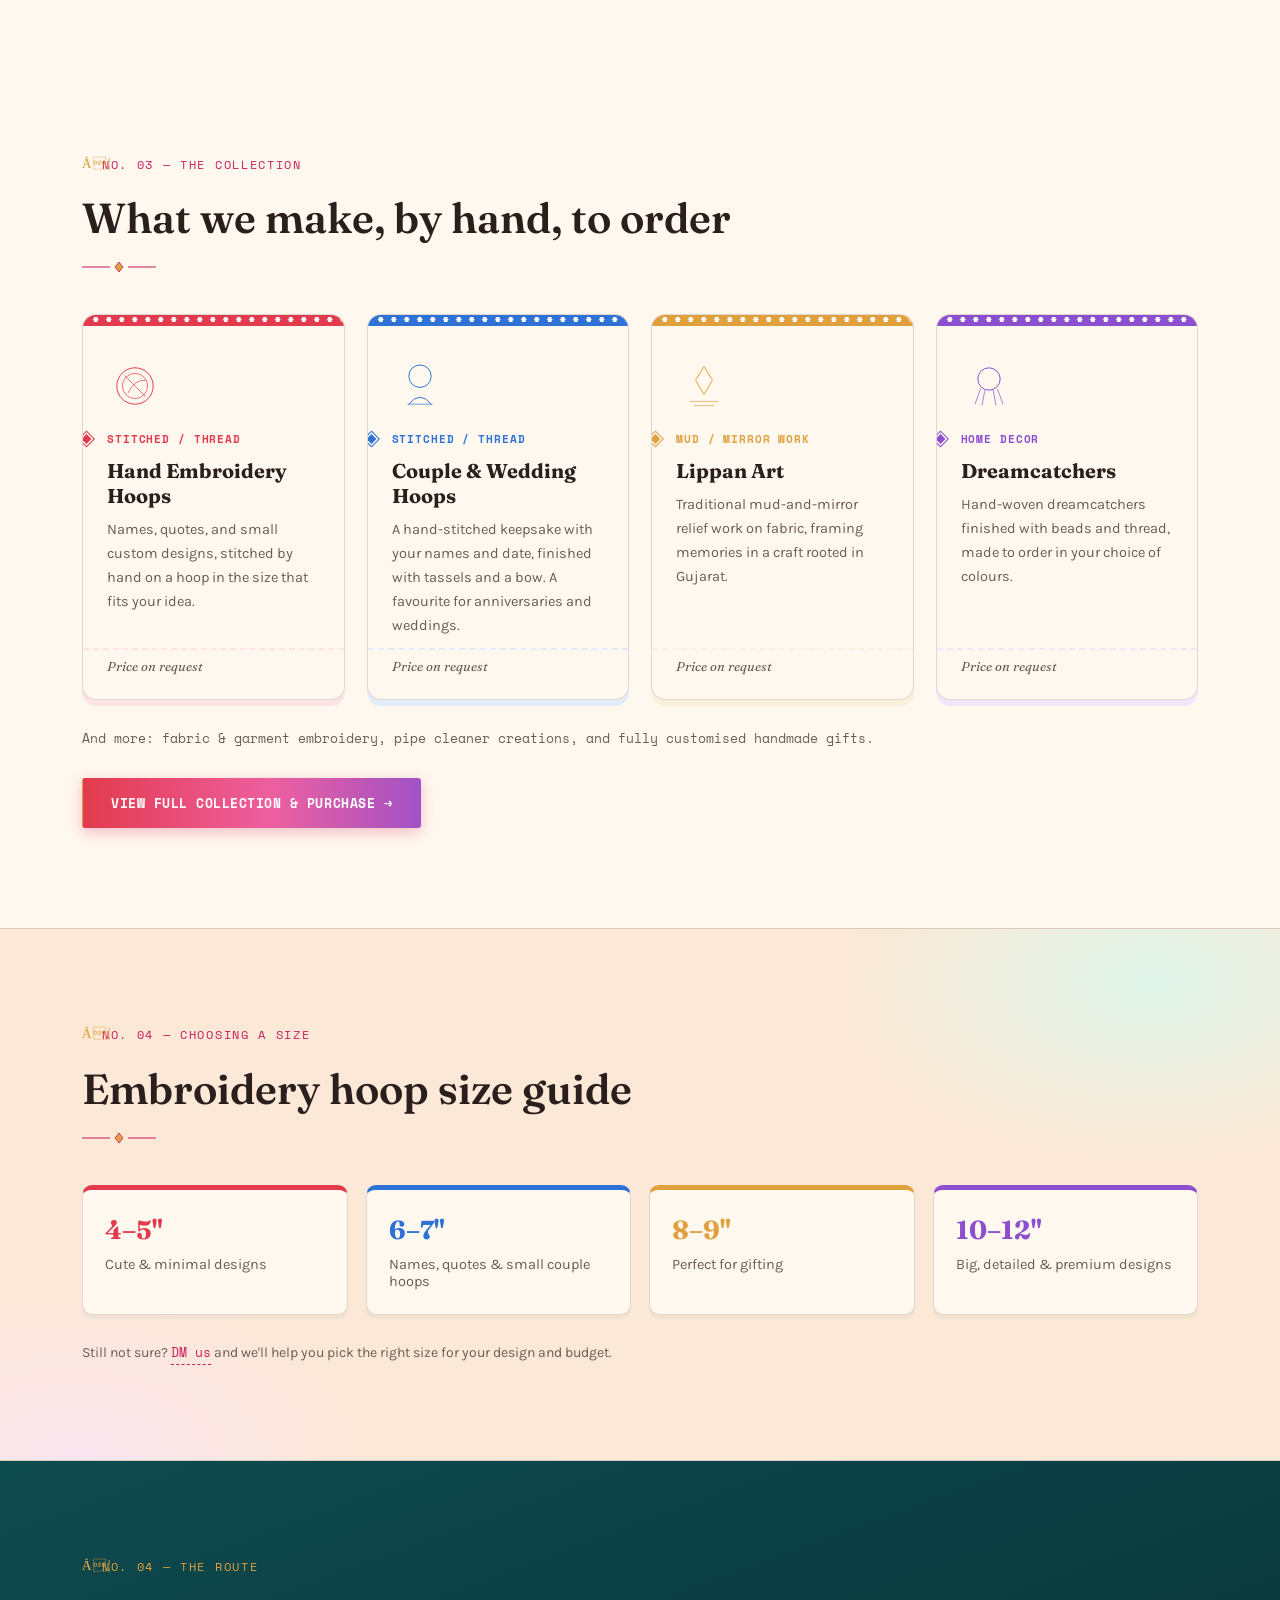
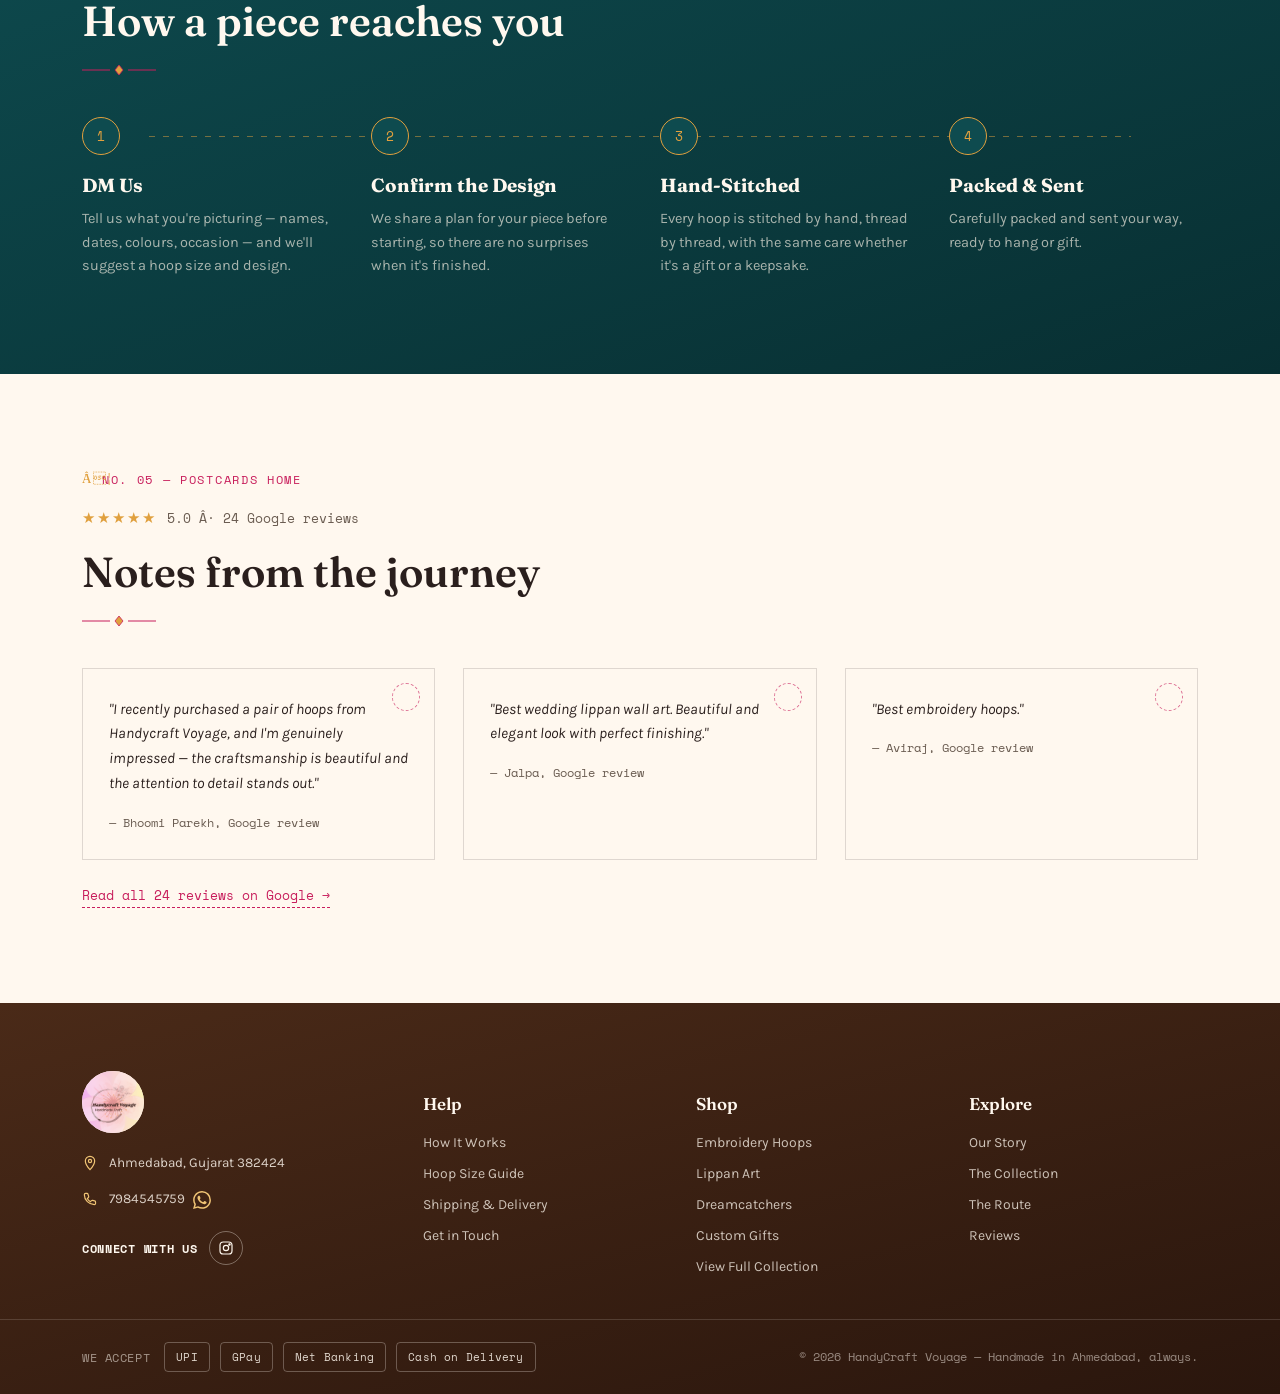
==== commit 956ee145: "Fix text encoding issues caused by powershell output" ====
--- a/index.html
+++ b/index.html
@@ -3,7 +3,7 @@
 <head>
 <meta charset="UTF-8">
 <meta name="viewport" content="width=device-width, initial-scale=1.0">
-<title>HandyCraft Voyage â€” Craft Your Journey</title>
+<title>HandyCraft Voyage — Craft Your Journey</title>
 <meta name="description" content="Handmade crafts sourced from artisan hands around the world. Explore woven, carved, stitched, and shaped pieces at HandyCraft Voyage.">
 <link rel="preconnect" href="https://fonts.googleapis.com">
 <link rel="preconnect" href="https://fonts.gstatic.com" crossorigin>
@@ -20,7 +20,7 @@
 
 <!-- ===== ANNOUNCEMENT BAR ===== -->
 <div class="announce-bar">
-  <p>âœ¨ Handmade to order, ships across India â€” DM to enquire on any piece</p>
+  <p>✨ Handmade to order, ships across India — DM to enquire on any piece</p>
 </div>
 
 <!-- ===== NAV ===== -->
@@ -78,13 +78,13 @@
         </svg>
       </div>
 
-      <p class="eyebrow reveal-word" style="--d:0">No. 01 â€” Departure</p>
+      <p class="eyebrow reveal-word" style="--d:0">No. 01 — Departure</p>
       <h1 class="hero-title">
         <span class="reveal-word" style="--d:1">Craft</span>
         <span class="reveal-word" style="--d:2">Your</span><br>
         <em class="reveal-word" style="--d:3">Journey</em>
       </h1>
-      <p class="hero-sub reveal-word" style="--d:4">Handmade isn't expensive â€” it's priceless. Every hoop, frame, and piece is stitched by hand in Ahmedabad, made to hold a memory, not just decorate a wall.</p>
+      <p class="hero-sub reveal-word" style="--d:4">Handmade isn't expensive — it's priceless. Every hoop, frame, and piece is stitched by hand in Ahmedabad, made to hold a memory, not just decorate a wall.</p>
       <div class="hero-actions reveal-word" style="--d:5">
         <a href="#collection" class="btn btn-primary">Explore the Collection</a>
         <a href="https://www.instagram.com/handycraft_voyage" target="_blank" rel="noopener" class="btn btn-ghost">DM to Order</a>
@@ -109,11 +109,11 @@
         </svg>
       </div>
       <div class="story-copy">
-        <p class="eyebrow">No. 02 â€” Origins</p>
+        <p class="eyebrow">No. 02 — Origins</p>
         <h2>Crafting memories that last forever.</h2>
-        <p>HandyCraft Voyage is a small handmade studio based in Ahmedabad. Every hoop is stitched by hand, one thread at a time â€” no machines, no shortcuts, no two pieces exactly alike.</p>
-        <p>We work almost entirely on custom orders: your names, your wedding date, your favourite colours, turned into something you can hang on a wall or gift to someone you love. You're not just buying dÃ©cor â€” you're taking home a one-of-a-kind memory.</p>
-        <a href="https://www.instagram.com/handycraft_voyage" target="_blank" rel="noopener" class="text-link">See our latest work on Instagram â†’</a>
+        <p>HandyCraft Voyage is a small handmade studio based in Ahmedabad. Every hoop is stitched by hand, one thread at a time — no machines, no shortcuts, no two pieces exactly alike.</p>
+        <p>We work almost entirely on custom orders: your names, your wedding date, your favourite colours, turned into something you can hang on a wall or gift to someone you love. You're not just buying décor — you're taking home a one-of-a-kind memory.</p>
+        <a href="https://www.instagram.com/handycraft_voyage" target="_blank" rel="noopener" class="text-link">See our latest work on Instagram →</a>
       </div>
     </div>
   </section>
@@ -121,7 +121,7 @@
   <!-- ===== COLLECTION ===== -->
   <section class="collection" id="collection">
     <div class="section-inner">
-      <p class="eyebrow">No. 03 â€” The Collection</p>
+      <p class="eyebrow">No. 03 — The Collection</p>
       <h2 class="section-title">What we make, by hand, to order</h2>
 
       <div class="craft-grid">
@@ -183,20 +183,20 @@
       </div>
 
       <p class="craft-note">And more: fabric &amp; garment embroidery, pipe cleaner creations, and fully customised handmade gifts.</p>
-      <a href="collection" class="btn btn-primary" style="margin-top:28px; display:inline-block;">View Full Collection &amp; Purchase â†’</a>
+      <a href="collection" class="btn btn-primary" style="margin-top:28px; display:inline-block;">View Full Collection &amp; Purchase →</a>
     </div>
   </section>
 
   <!-- ===== HOOP SIZE GUIDE ===== -->
   <section class="hoopguide">
     <div class="section-inner">
-      <p class="eyebrow">No. 04 â€” Choosing a Size</p>
+      <p class="eyebrow">No. 04 — Choosing a Size</p>
       <h2 class="section-title">Embroidery hoop size guide</h2>
       <div class="hoop-grid">
-        <div class="hoop-item"><span>4â€“5"</span>Cute &amp; minimal designs</div>
-        <div class="hoop-item"><span>6â€“7"</span>Names, quotes &amp; small couple hoops</div>
-        <div class="hoop-item"><span>8â€“9"</span>Perfect for gifting</div>
-        <div class="hoop-item"><span>10â€“12"</span>Big, detailed &amp; premium designs</div>
+        <div class="hoop-item"><span>4–5"</span>Cute &amp; minimal designs</div>
+        <div class="hoop-item"><span>6–7"</span>Names, quotes &amp; small couple hoops</div>
+        <div class="hoop-item"><span>8–9"</span>Perfect for gifting</div>
+        <div class="hoop-item"><span>10–12"</span>Big, detailed &amp; premium designs</div>
       </div>
       <p class="hoop-note">Still not sure? <a href="https://www.instagram.com/handycraft_voyage" target="_blank" rel="noopener" class="text-link">DM us</a> and we'll help you pick the right size for your design and budget.</p>
     </div>
@@ -205,14 +205,14 @@
   <!-- ===== ROUTE / PROCESS ===== -->
   <section class="route" id="route">
     <div class="section-inner">
-      <p class="eyebrow eyebrow-light">No. 04 â€” The Route</p>
+      <p class="eyebrow eyebrow-light">No. 04 — The Route</p>
       <h2 class="section-title section-title-light">How a piece reaches you</h2>
 
       <div class="route-steps">
         <div class="route-step">
           <span class="route-dot">1</span>
           <h3>DM Us</h3>
-          <p>Tell us what you're picturing â€” names, dates, colours, occasion â€” and we'll suggest a hoop size and design.</p>
+          <p>Tell us what you're picturing — names, dates, colours, occasion — and we'll suggest a hoop size and design.</p>
         </div>
         <div class="route-step">
           <span class="route-dot">2</span>
@@ -236,28 +236,28 @@
   <!-- ===== TESTIMONIALS ===== -->
   <section class="postcards" id="reviews">
     <div class="section-inner">
-      <p class="eyebrow">No. 05 â€” Postcards Home</p>
+      <p class="eyebrow">No. 05 — Postcards Home</p>
       <div class="rating-badge">
-        <span class="rating-stars">â˜…â˜…â˜…â˜…â˜…</span>
+        <span class="rating-stars">★★★★★</span>
         <span class="rating-text">5.0 Â· 24 Google reviews</span>
       </div>
       <h2 class="section-title">Notes from the journey</h2>
 
       <div class="postcard-grid">
         <blockquote class="postcard">
-          <p>"I recently purchased a pair of hoops from Handycraft Voyage, and I'm genuinely impressed â€” the craftsmanship is beautiful and the attention to detail stands out."</p>
-          <cite>â€” Bhoomi Parekh, Google review</cite>
+          <p>"I recently purchased a pair of hoops from Handycraft Voyage, and I'm genuinely impressed — the craftsmanship is beautiful and the attention to detail stands out."</p>
+          <cite>— Bhoomi Parekh, Google review</cite>
         </blockquote>
         <blockquote class="postcard">
           <p>"Best wedding lippan wall art. Beautiful and elegant look with perfect finishing."</p>
-          <cite>â€” Jalpa, Google review</cite>
+          <cite>— Jalpa, Google review</cite>
         </blockquote>
         <blockquote class="postcard">
           <p>"Best embroidery hoops."</p>
-          <cite>â€” Aviraj, Google review</cite>
+          <cite>— Aviraj, Google review</cite>
         </blockquote>
       </div>
-      <p class="hoop-note" style="margin-top:24px;"><a href="https://share.google/1pCXtJ0AYOsGNOLu8" target="_blank" rel="noopener" class="text-link">Read all 24 reviews on Google â†’</a></p>
+      <p class="hoop-note" style="margin-top:24px;"><a href="https://share.google/1pCXtJ0AYOsGNOLu8" target="_blank" rel="noopener" class="text-link">Read all 24 reviews on Google →</a></p>
     </div>
   </section>
 
@@ -297,9 +297,9 @@
     <div class="footer-col">
       <h4>Help</h4>
       <ul>
-        <li><a href="index.html#route">How It Works</a></li>
-        <li><a href="index.html#route">Hoop Size Guide</a></li>
-        <li><a href="index.html#route">Shipping &amp; Delivery</a></li>
+        <li><a href="/#route">How It Works</a></li>
+        <li><a href="/#route">Hoop Size Guide</a></li>
+        <li><a href="/#route">Shipping &amp; Delivery</a></li>
         <li><a href="https://www.instagram.com/handycraft_voyage" target="_blank" rel="noopener">Get in Touch</a></li>
       </ul>
     </div>
@@ -318,10 +318,10 @@
     <div class="footer-col">
       <h4>Explore</h4>
       <ul>
-        <li><a href="index.html#story">Our Story</a></li>
-        <li><a href="index.html#collection">The Collection</a></li>
-        <li><a href="index.html#route">The Route</a></li>
-        <li><a href="index.html#reviews">Reviews</a></li>
+        <li><a href="/#story">Our Story</a></li>
+        <li><a href="/#collection">The Collection</a></li>
+        <li><a href="/#route">The Route</a></li>
+        <li><a href="/#reviews">Reviews</a></li>
       </ul>
     </div>
   </div>
@@ -371,3 +371,4 @@
 <script src="script.js"></script>
 </body>
 </html>
+
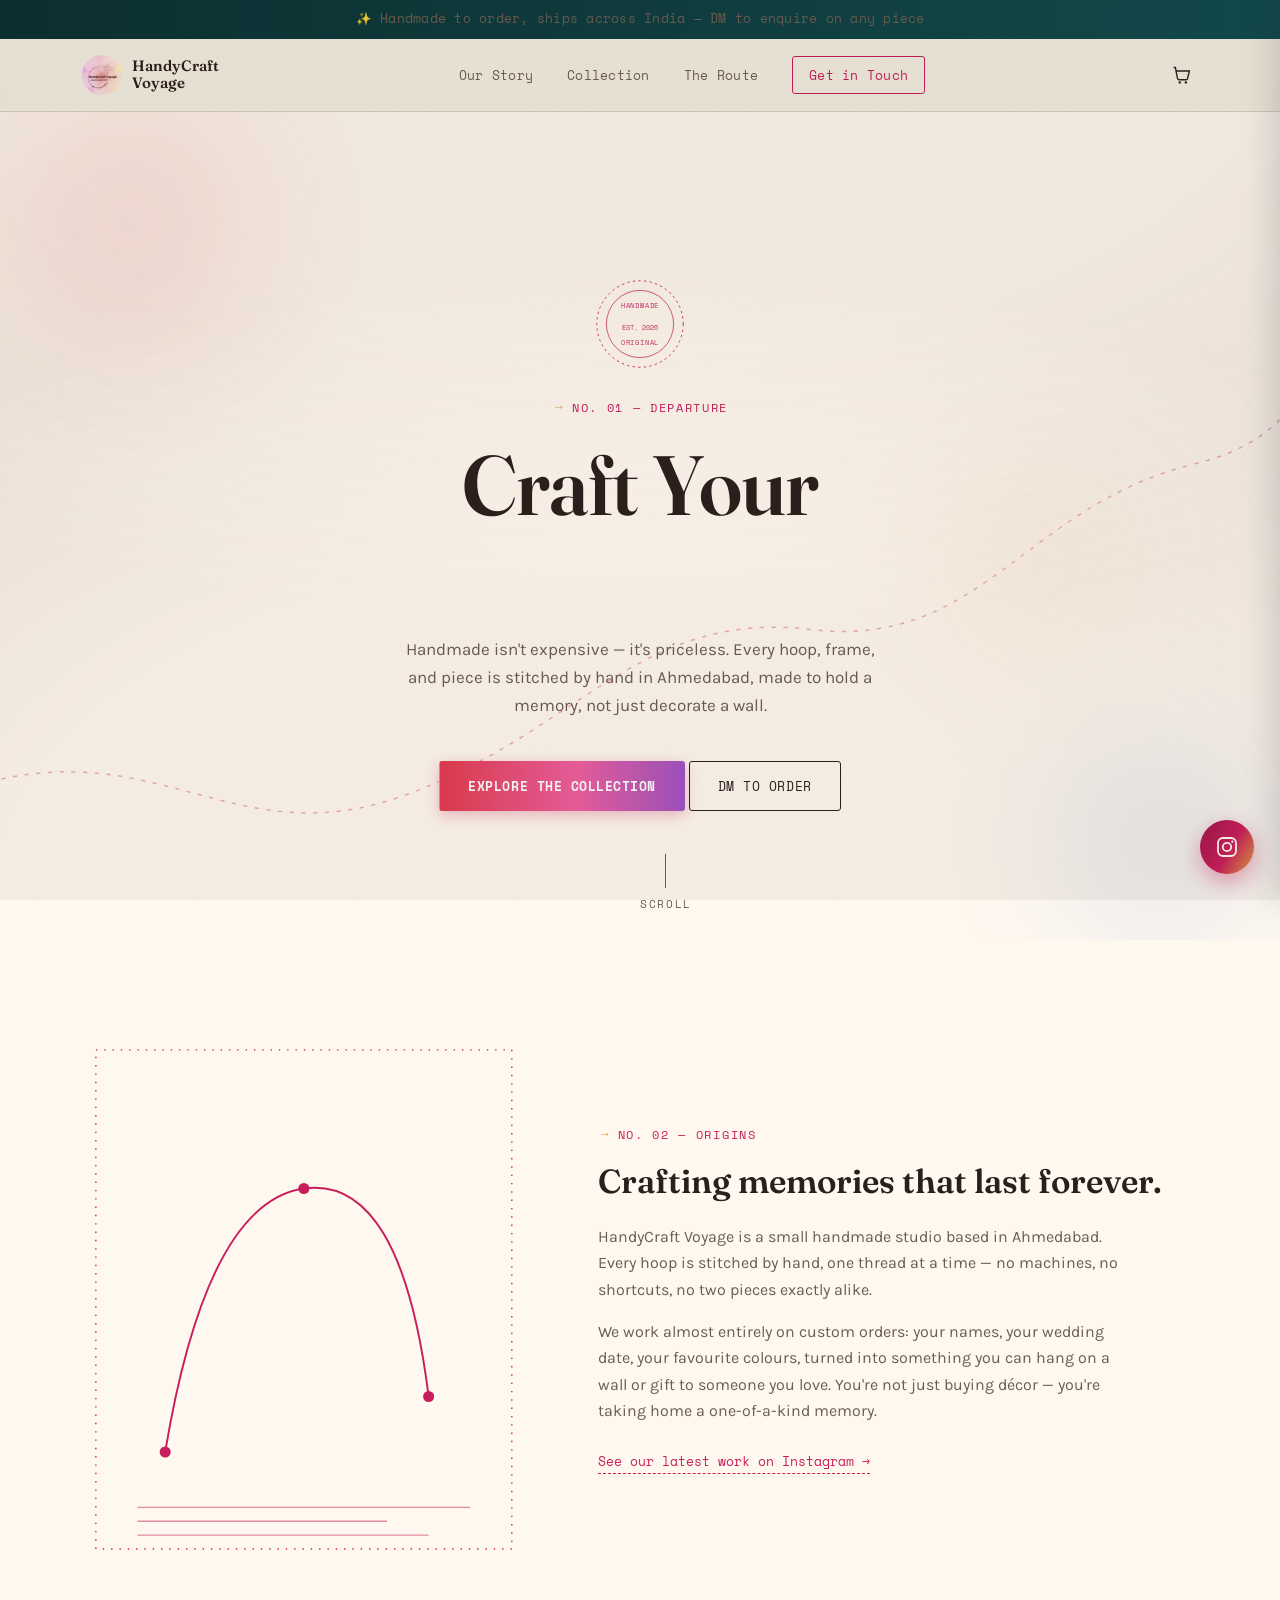
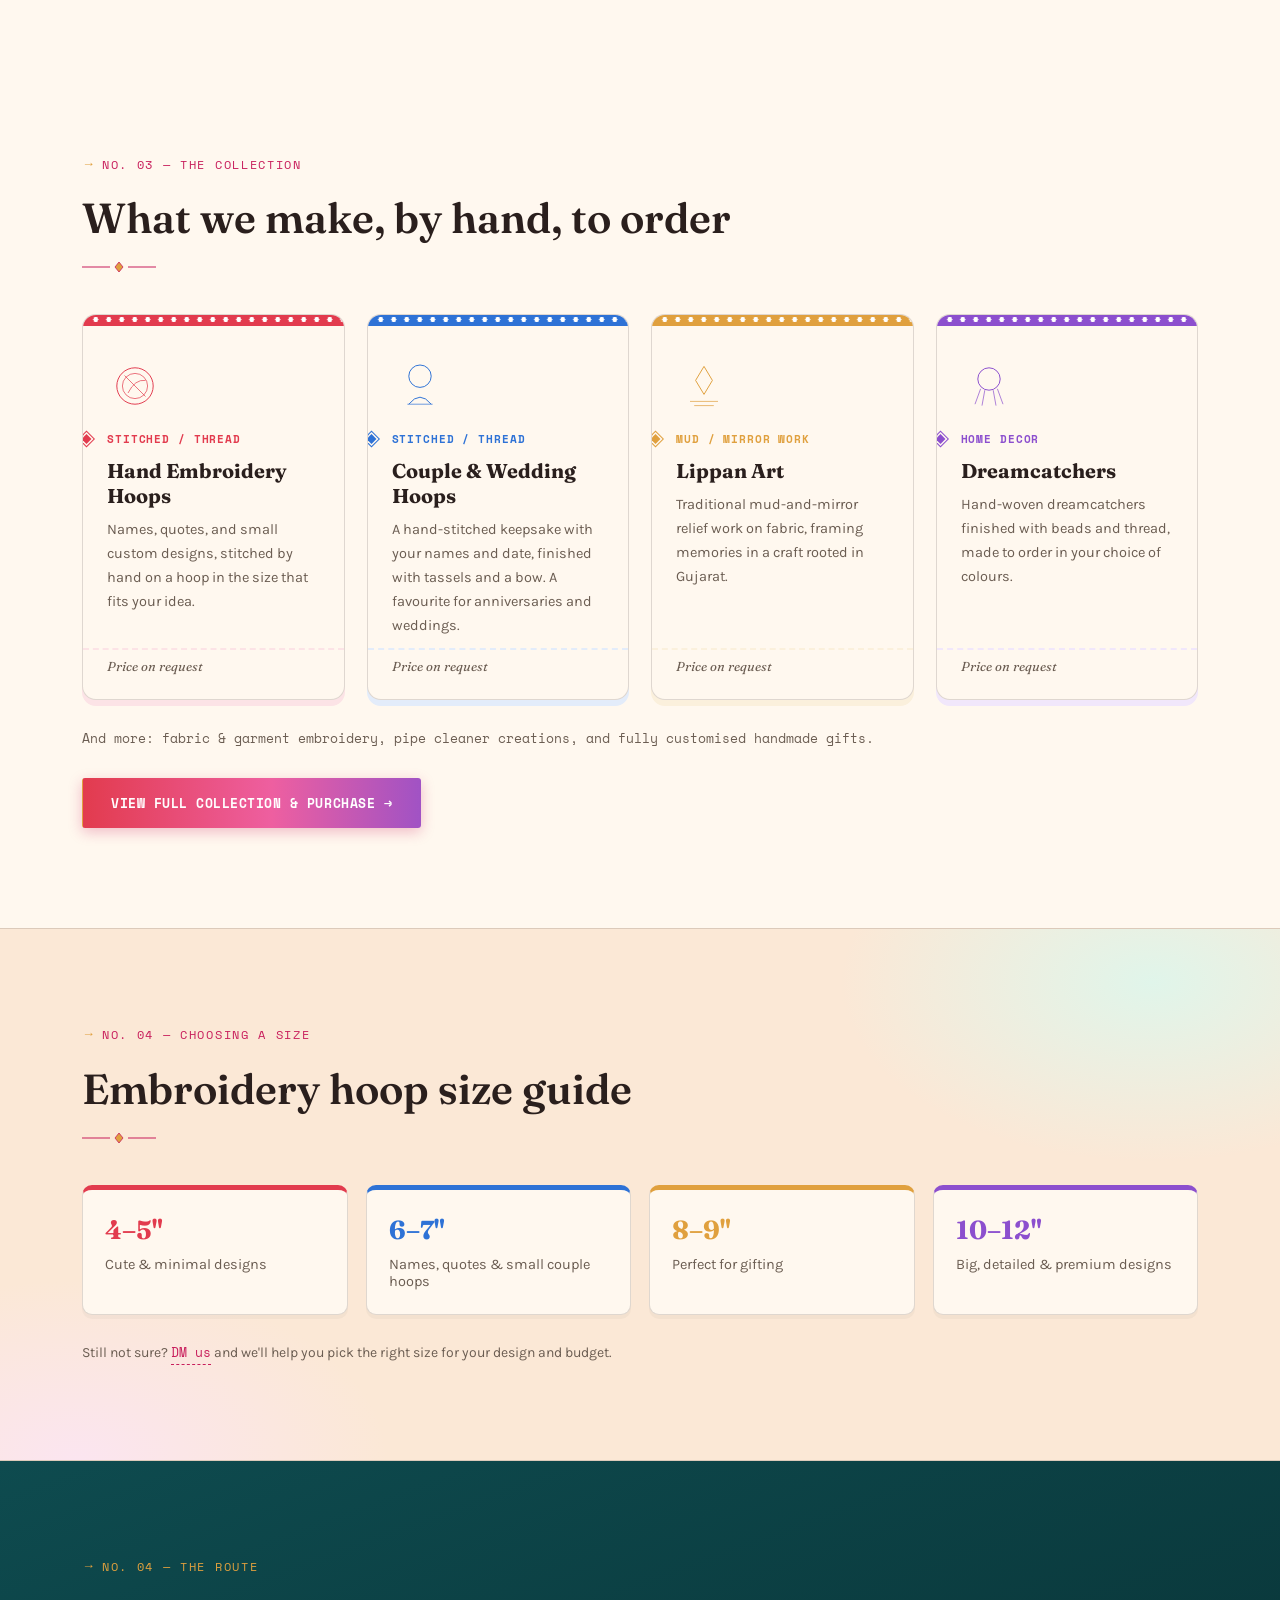
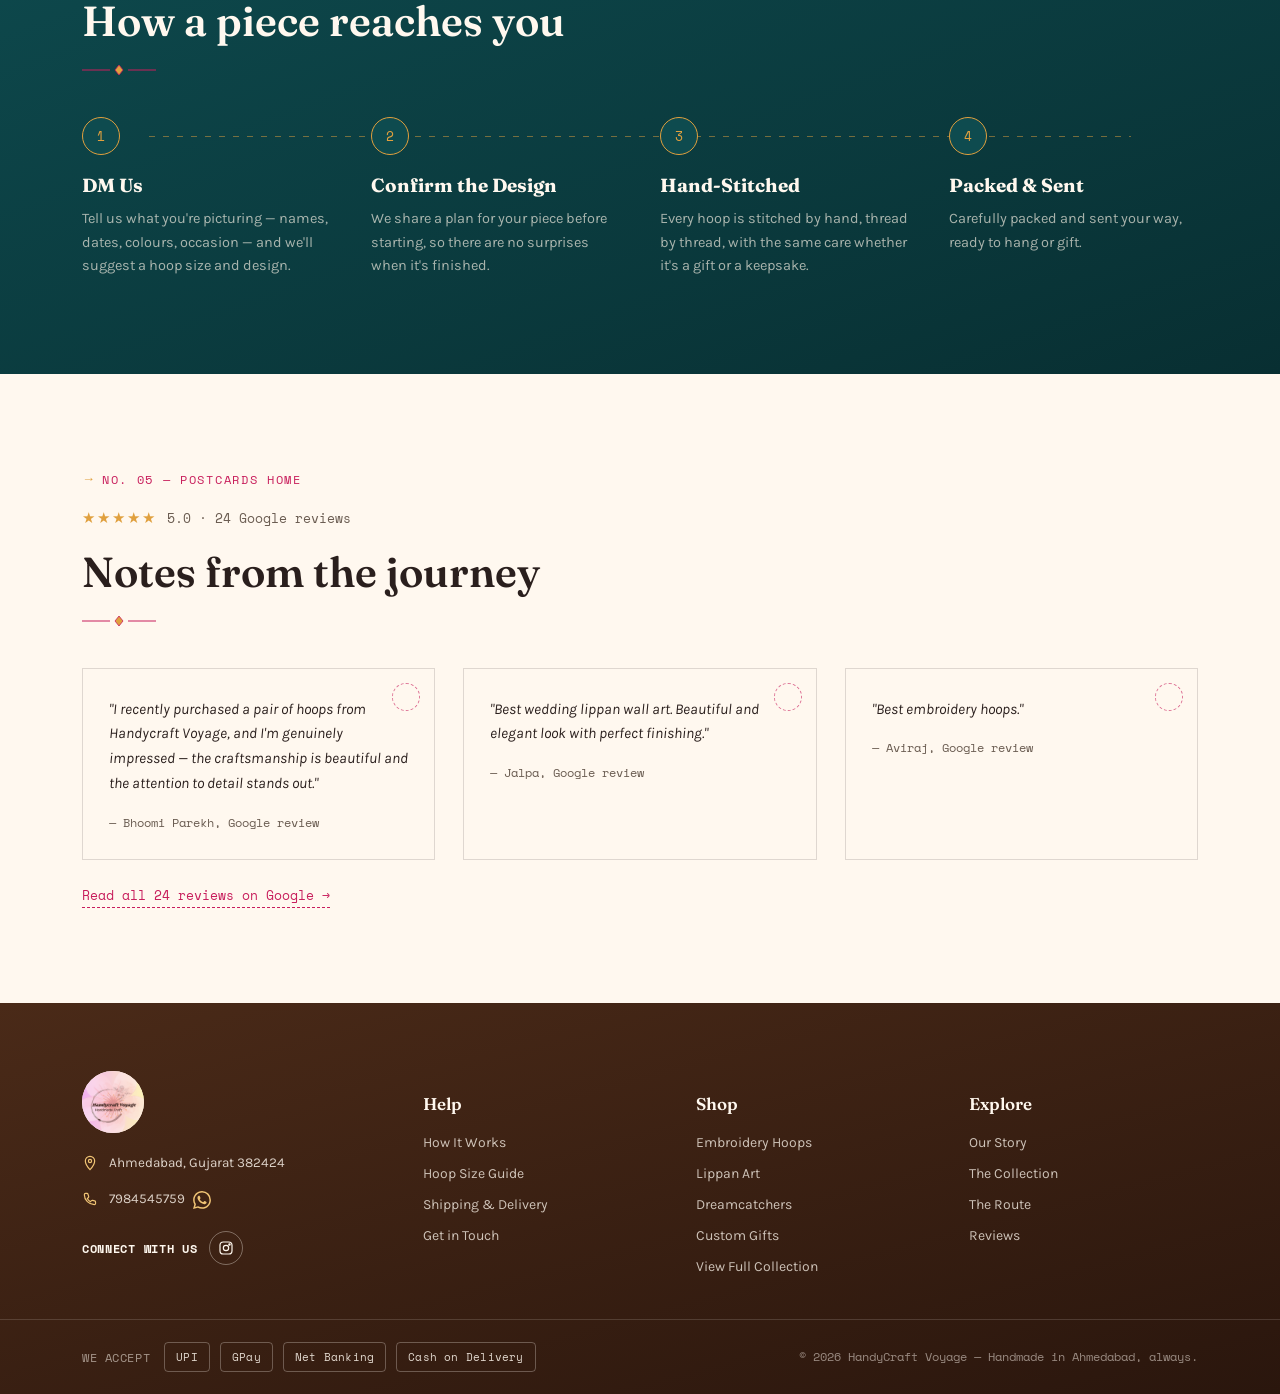
==== commit 91157333: "Final encoding fixes" ====
--- a/index.html
+++ b/index.html
@@ -239,7 +239,7 @@
       <p class="eyebrow">No. 05 — Postcards Home</p>
       <div class="rating-badge">
         <span class="rating-stars">★★★★★</span>
-        <span class="rating-text">5.0 Â· 24 Google reviews</span>
+        <span class="rating-text">5.0 · 24 Google reviews</span>
       </div>
       <h2 class="section-title">Notes from the journey</h2>
 
--- a/style.css
+++ b/style.css
@@ -1235,7 +1235,7 @@
   padding-left: 20px;
 }
 .eyebrow::before{
-  content:"â¦";
+  content:"→";
   position:absolute; left:0; top:-2px;
   font-family: var(--font-display);
   font-size: 13px;
